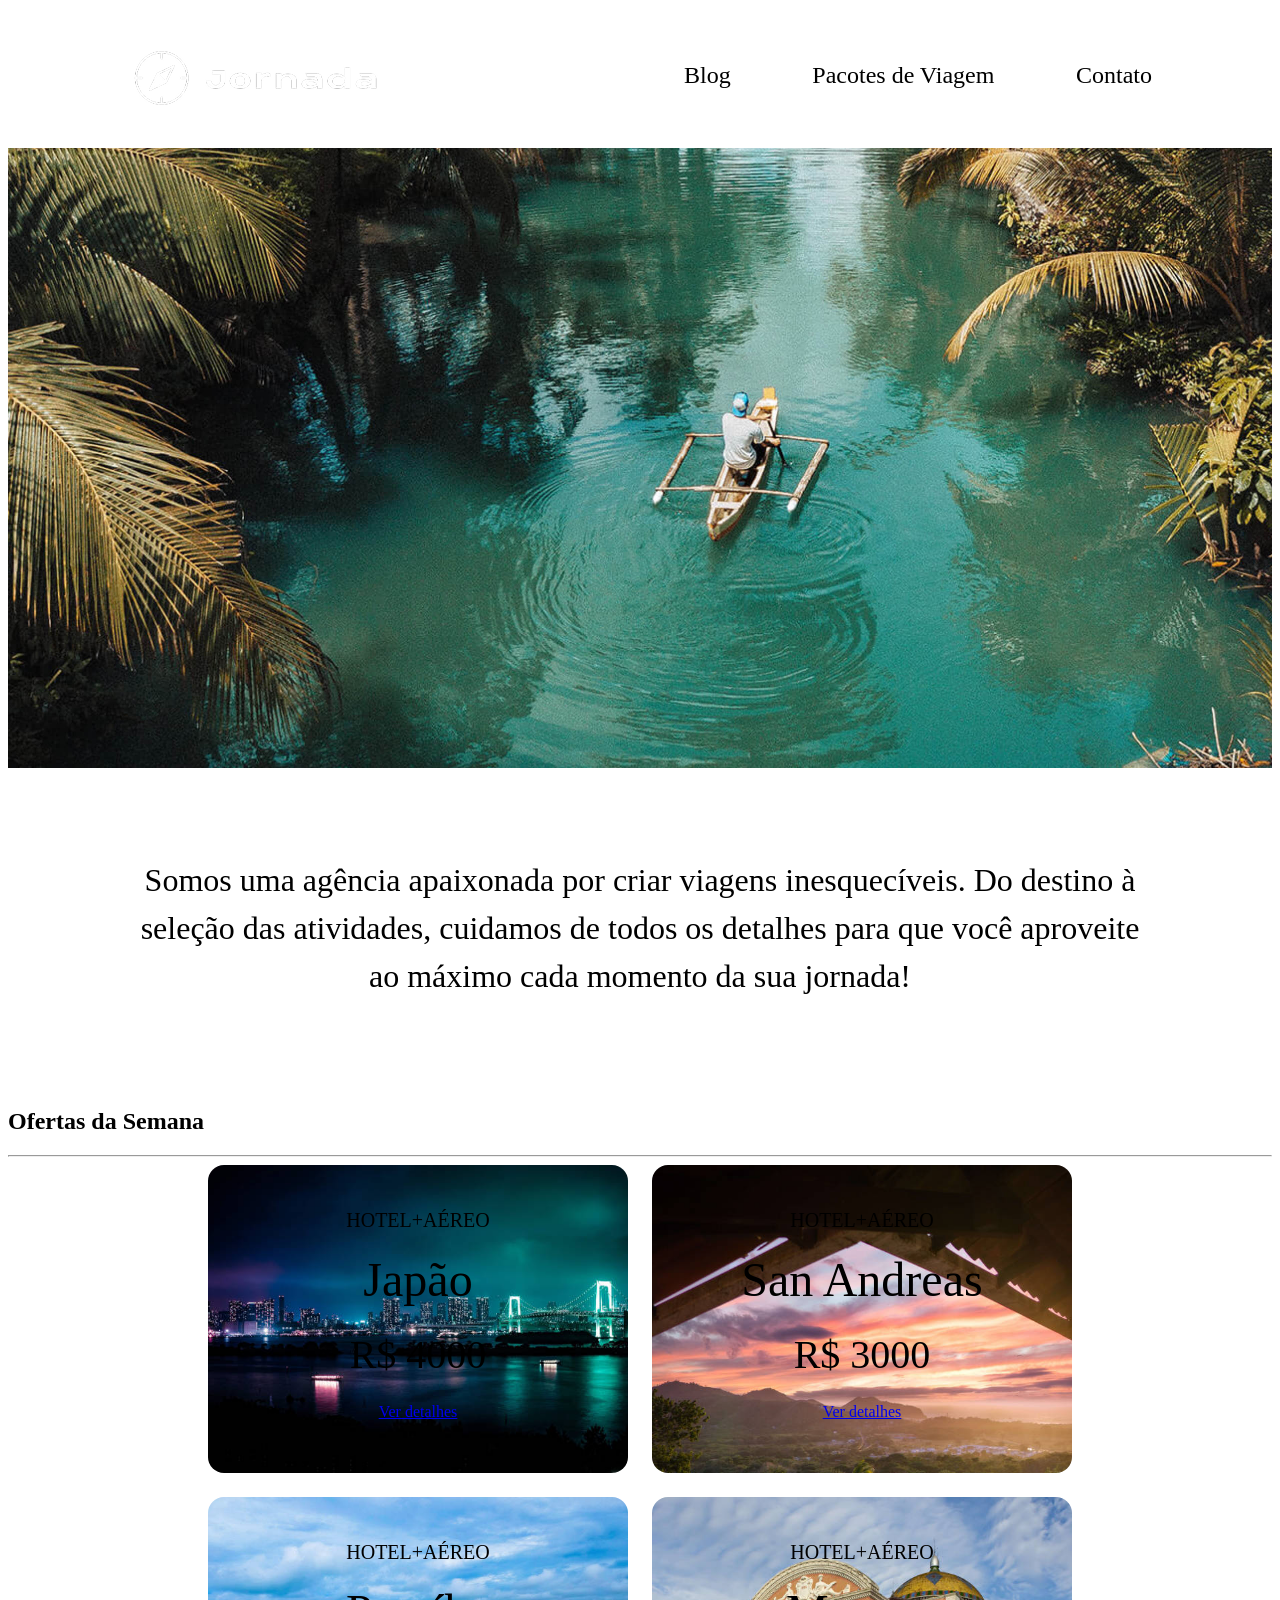
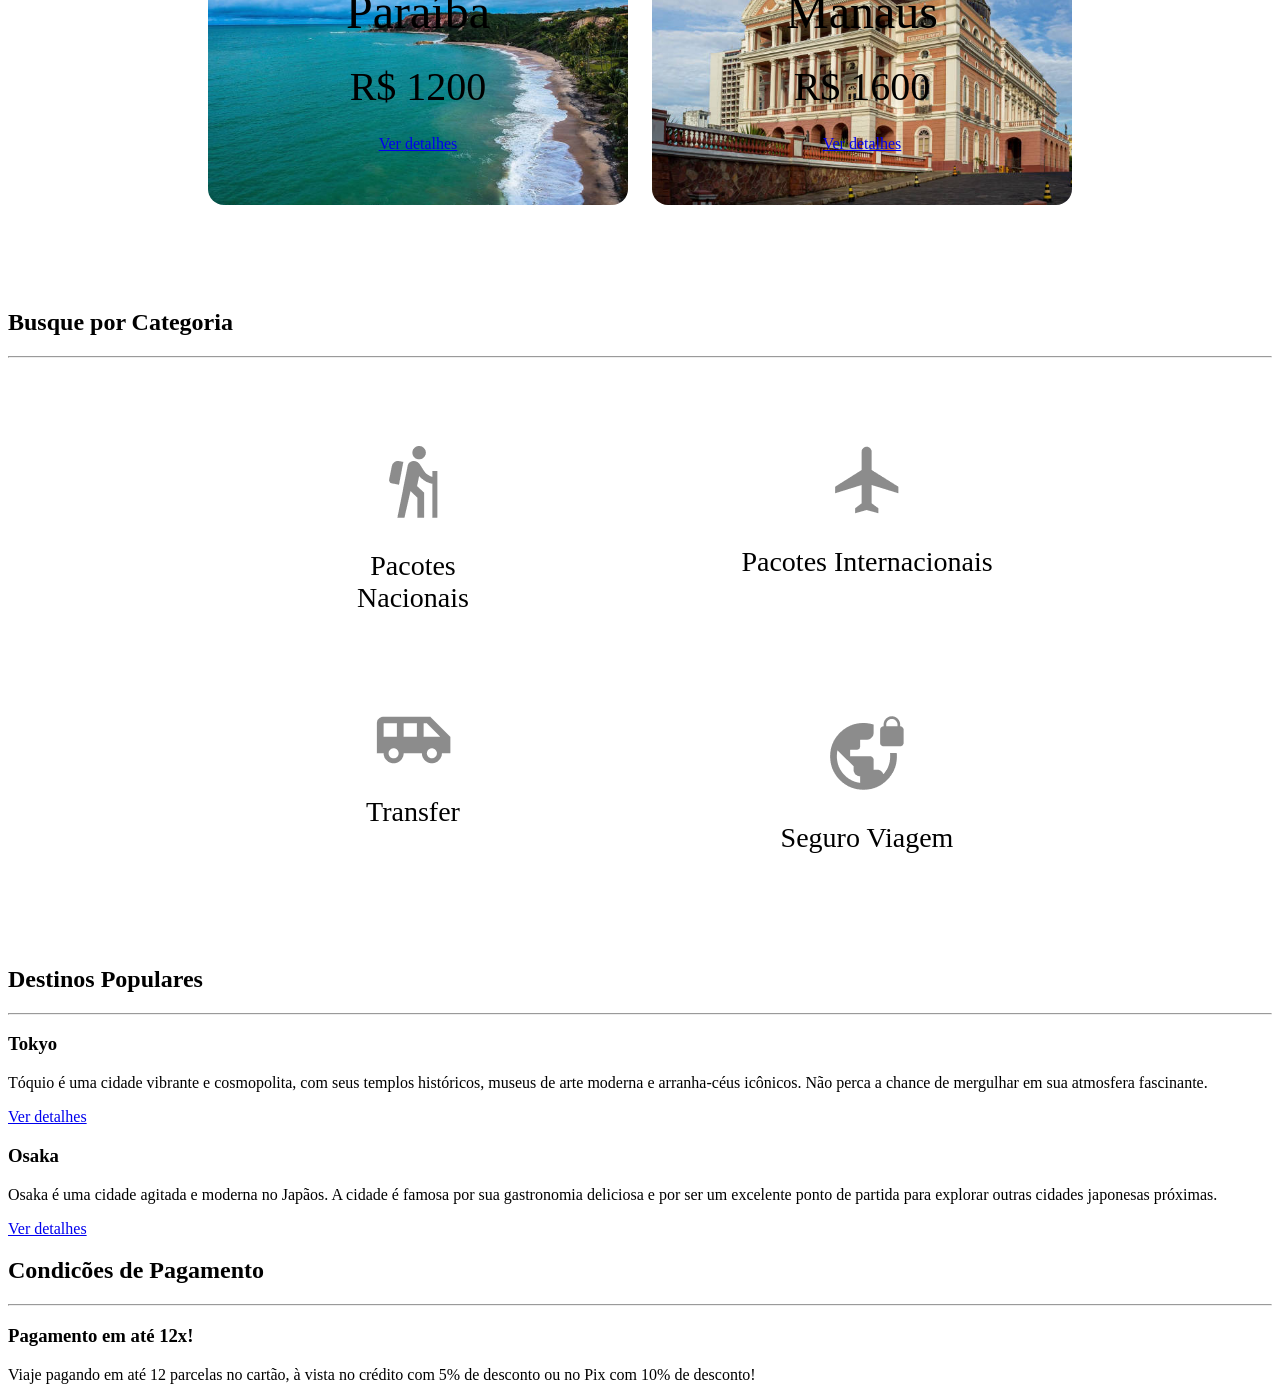
==== index.html @ 778fff21 "Adiciona estrutura payments" ====
<!doctype html>
<html lang="pt-br">
  <head>
    <meta charset="UTF-8" />
    <meta name="viewport" content="width=device-width, initial-scale=1.0" />

    <link rel="stylesheet" href="./assets/css/style.css" />

    <title>Document</title>
  </head>
  <body>
    <header class="main-header">
      <a class="logo" href="index.html" title="voltar para a página inicial">
        <img
          class="img-mobile"
          src="assets/img/bussola-jornada-branca.png"
          alt="Bússola do logo Jornada Viagens na cor branca"
        />
        <img
          class="img-desktop"
          src="assets/img/bussola-jornada-texto-branco.png"
          alt="Logo Jornada Viagem na cor branca"
        />
      </a>
      <div class="navigation-menu">
        <label for="menu">
          <img src="assets/img/menu.png" alt="menu" />
        </label>
        <input type="checkbox" id="menu" hidden />
        <nav>
          <ul class="list-links">
            <li><a href="blog.html" title="Acessar Blog">Blog</a></li>
            <li>
              <a href="pacotes.html" title="Acessar Pacotes de Viagem"
                >Pacotes de Viagem</a
              >
            </li>
            <li><a href="contato.html" title="Acessar Contato">Contato</a></li>
          </ul>
        </nav>
      </div>
    </header>
    <section class="hero">
      <div class="hero-img"></div>
      <h2>
        Somos uma agência apaixonada por criar viagens inesquecíveis. Do destino
        à seleção das atividades, cuidamos de todos os detalhes para que você
        aproveite ao máximo cada momento da sua jornada!
      </h2>
    </section>

    <section class="offers">
      <div class="section-title">
        <h2>Ofertas da Semana</h2>
        <hr />
      </div>

      <div class="offers-cards">
        <article class="card japao">
          <header>
            <p>HOTEL+AÉREO</p>
            <h3>
              Japão <br />
              <span>R$ 4000</span>
            </h3>
          </header>
          <footer>
            <a href="#" class="button">Ver detalhes</a>
          </footer>
        </article>

        <article class="card san-andreas">
          <header>
            <p>HOTEL+AÉREO</p>
            <h3>
              San Andreas <br />
              <span>R$ 3000</span>
            </h3>
          </header>
          <footer>
            <a href="#" class="button">Ver detalhes</a>
          </footer>
        </article>

        <article class="card paraiba">
          <header>
            <p>HOTEL+AÉREO</p>
            <h3>
              Paraíba <br />
              <span>R$ 1200</span>
            </h3>
          </header>
          <footer>
            <a href="#" class="button">Ver detalhes</a>
          </footer>
        </article>

        <article class="card manaus">
          <header>
            <p>HOTEL+AÉREO</p>
            <h3>
              Manaus <br />
              <span>R$ 1600</span>
            </h3>
          </header>
          <footer>
            <a href="#" class="button">Ver detalhes</a>
          </footer>
        </article>
      </div>
    </section>

    <section class="categories">
      <div class="section-tittle">
        <h2>Busque por Categoria</h2>
        <hr />
      </div>
      <div class="categories-cards">
        <a
          class="card"
          href="#"
          target="_blank"
          title="Busca pela categoria Pacotes Nacionais"
        >
          <img
            src="assets/img/icone-caminhada.png"
            alt="icone cinza representando uma pessoa fazendo tracking"
          />
          <h3>
            Pacotes <br />
            Nacionais
          </h3>
        </a>
        <a
          class="card"
          href="#"
          target="_blank"
          title="Busca pela categoria Pacotes Internacionais"
        >
          <img
            src="assets/img/icone-aviao.png"
            alt="icone cinza representando um avião"
          />
          <h3>Pacotes Internacionais</h3>
        </a>
        <a
          class="card single-line"
          href="#"
          target="_blank"
          title="Busca pela categoria Transfer"
        >
          <img
            src="assets/img/icone-onibus.png"
            alt="icone cinza representando um ônibus"
          />
          <h3>Transfer</h3>
        </a>
        <a
          class="card single-line"
          href="#"
          target="_blank"
          title="Busca pela categoria Seguro Viagem"
        >
          <img
            src="assets/img/icone-planeta.png"
            alt="icone cinza representando o planeta terra com um cadeado"
          />
          <h3>Seguro Viagem</h3>
        </a>
      </div>
    </section>

    <section class="destinations">
      <div class="section-tittle">
        <h2>Destinos Populares</h2>
        <hr />
      </div>
      <div class="destination-items">
        <article class="item tokyo">
          <header>
            <div class="img-item"></div>
            <h3 class="content-title">Tokyo</h3>
          </header>
          <p class="content-text">
            Tóquio é uma cidade vibrante e cosmopolita, com seus templos
            históricos, museus de arte moderna e arranha-céus icônicos. Não
            perca a chance de mergulhar em sua atmosfera fascinante.
          </p>
          <footer>
            <a
              href="#"
              class="button"
              target="_blank"
              title="Veja mais detalhes do destino Tokyo"
              >Ver detalhes</a
            >
          </footer>
        </article>

        <article class="item osaka">
          <header>
            <div class="img-item"></div>
            <h3 class="content-title">Osaka</h3>
          </header>
          <p class="content-text">
            Osaka é uma cidade agitada e moderna no Japãos. A cidade é famosa
            por sua gastronomia deliciosa e por ser um excelente ponto de
            partida para explorar outras cidades japonesas próximas.
          </p>
          <footer>
            <a
              href="#"
              class="button"
              target="_blank"
              title="Veja mais detalhes do destino Osaka"
              >Ver detalhes</a
            >
          </footer>
        </article>
      </div>
    </section>
    <section class="payments">
      <div class="section-title">
        <h2>Condicões de Pagamento</h2>
        <hr />
      </div>
      <div class="text-content">
        <h3>Pagamento em até 12x!</h3>
        <p>
          Viaje pagando em até 12 parcelas no cartão, à vista no crédito com 5%
          de desconto ou no Pix com 10% de desconto!
        </p>
      </div>
      <div class="image-content">
        <div class="image bag"></div>
        <div class="image passport"></div>
        <div class="image people"></div>
      </div>
    </section>
  </body>
</html>
---- assets/css/style.css ----
@import url(global.css);
@import url(header.css);
@import url(hero.css);
@import url(offers.css);
@import url(categories.css);
@import url(destinations.css);
@import url(payments.css);
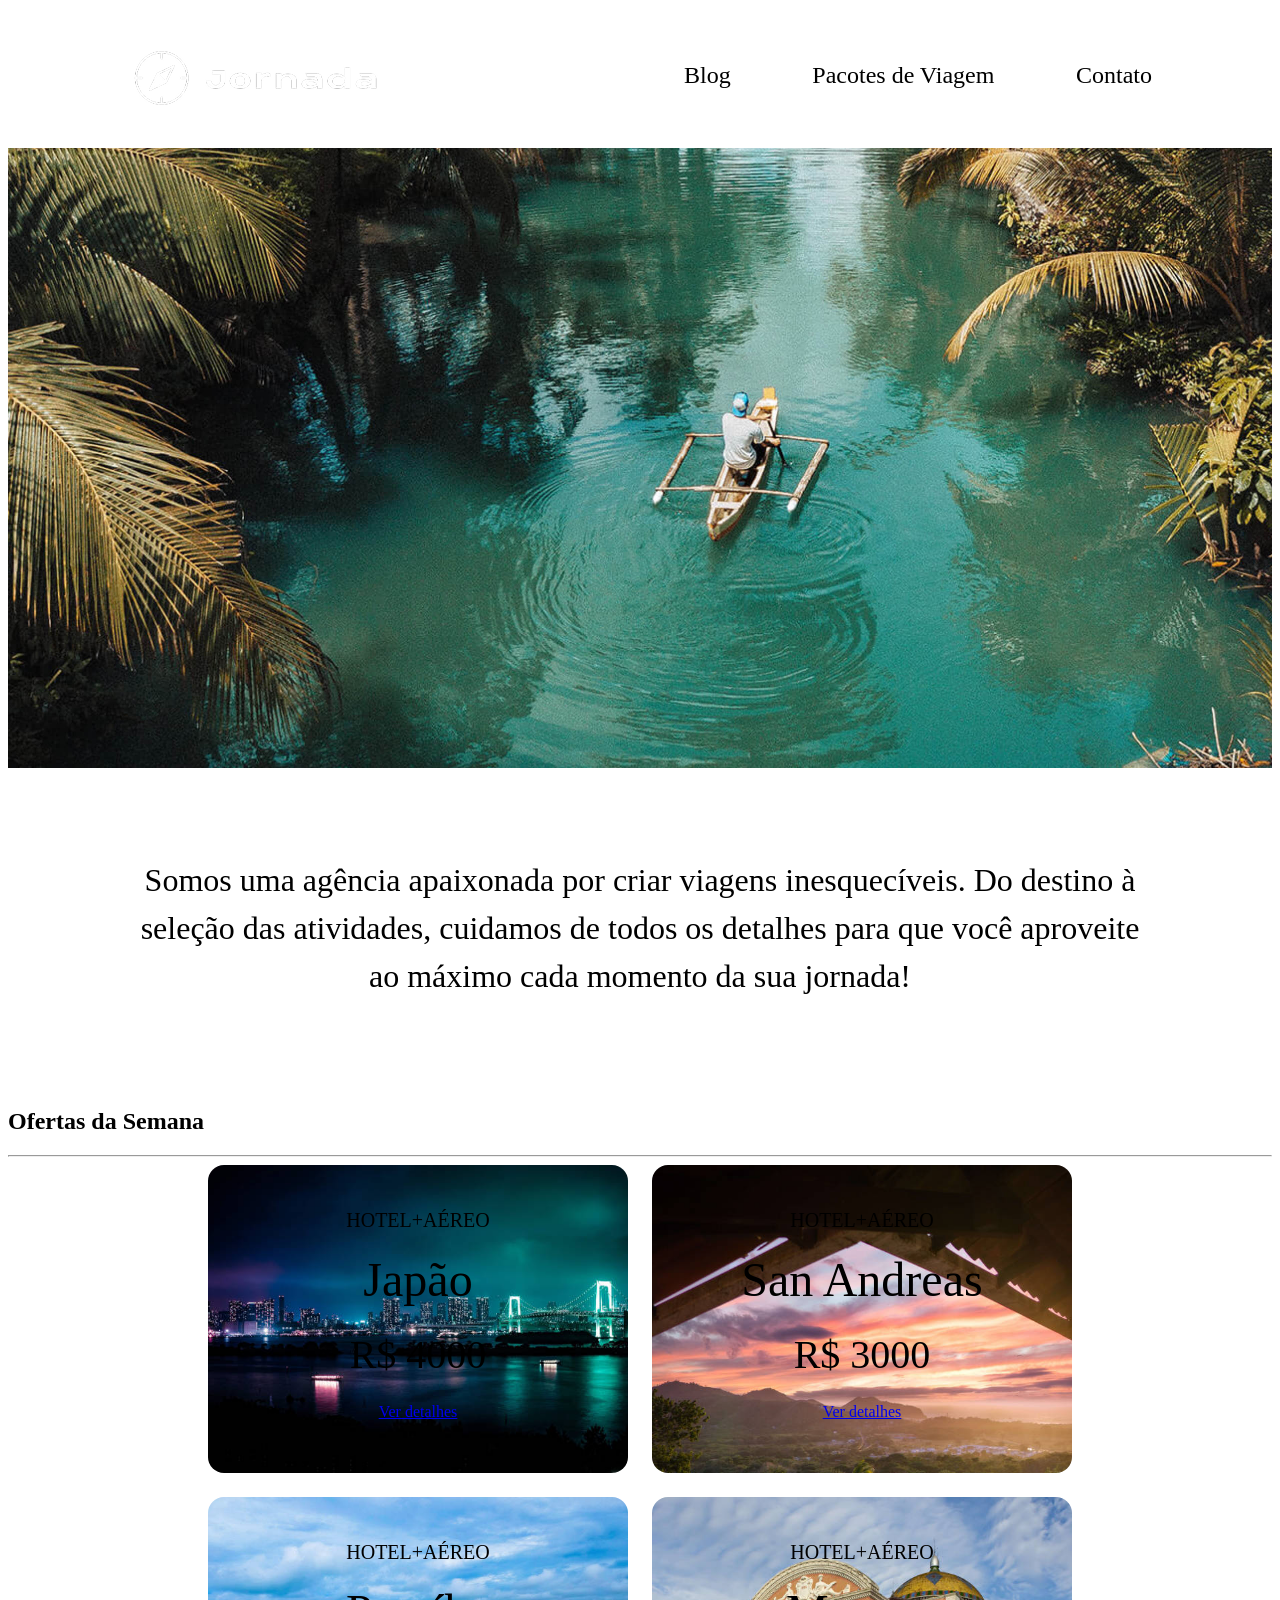
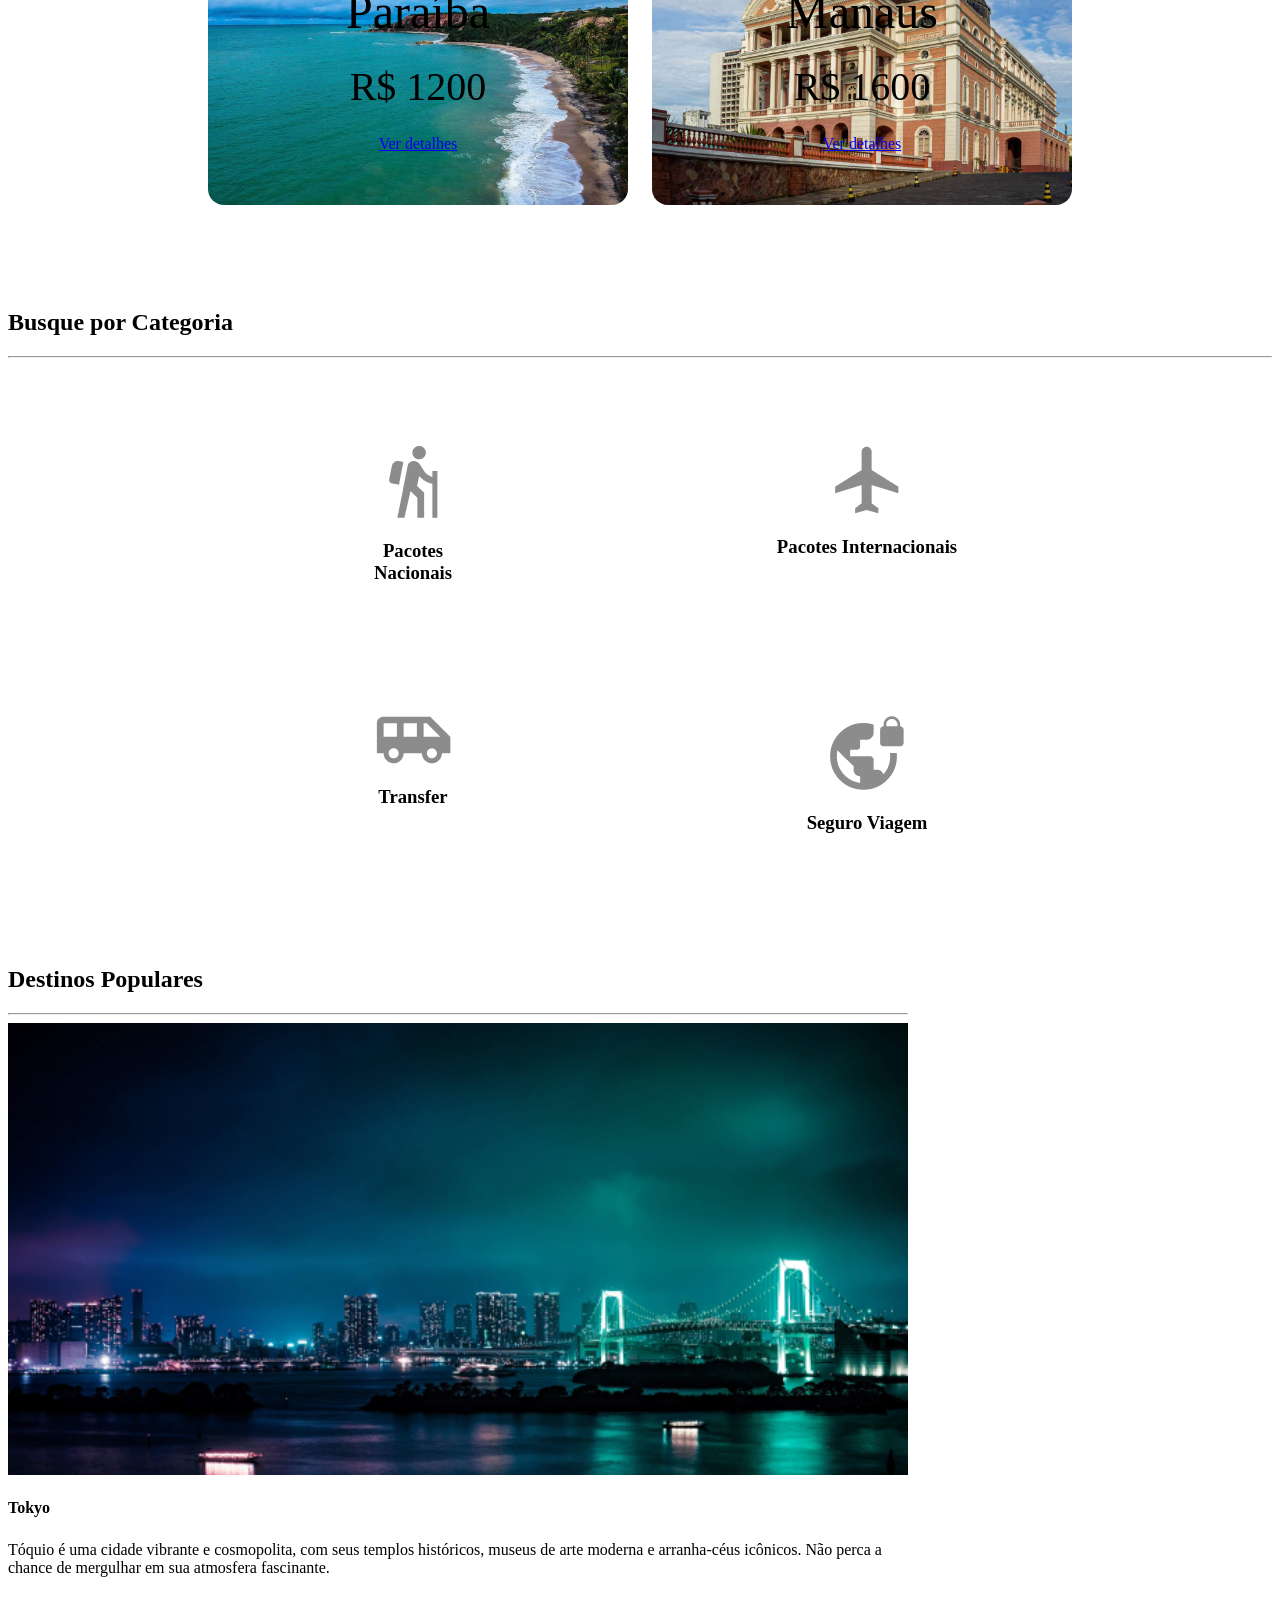
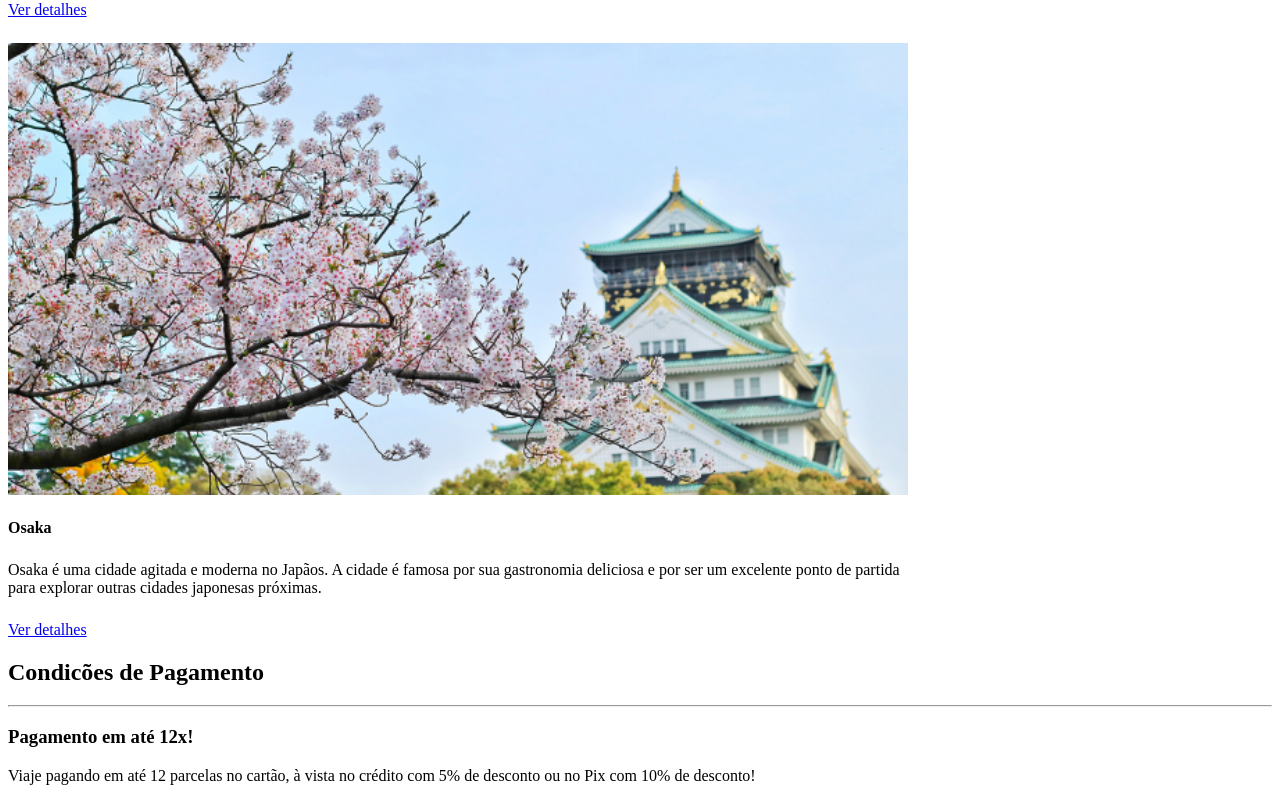
==== commit 4af4acd5: "Reutiliza estilo de textos" ====
--- a/index.html
+++ b/index.html
@@ -126,7 +126,7 @@
             src="assets/img/icone-caminhada.png"
             alt="icone cinza representando uma pessoa fazendo tracking"
           />
-          <h3>
+          <h3 class="content-title">
             Pacotes <br />
             Nacionais
           </h3>
@@ -141,7 +141,7 @@
             src="assets/img/icone-aviao.png"
             alt="icone cinza representando um avião"
           />
-          <h3>Pacotes Internacionais</h3>
+          <h3 class="content-title">Pacotes Internacionais</h3>
         </a>
         <a
           class="card single-line"
@@ -153,7 +153,7 @@
             src="assets/img/icone-onibus.png"
             alt="icone cinza representando um ônibus"
           />
-          <h3>Transfer</h3>
+          <h3 class="content-title">Transfer</h3>
         </a>
         <a
           class="card single-line"
@@ -165,7 +165,7 @@
             src="assets/img/icone-planeta.png"
             alt="icone cinza representando o planeta terra com um cadeado"
           />
-          <h3>Seguro Viagem</h3>
+          <h3 class="content-title">Seguro Viagem</h3>
         </a>
       </div>
     </section>
@@ -179,7 +179,7 @@
         <article class="item tokyo">
           <header>
             <div class="img-item"></div>
-            <h3 class="content-title">Tokyo</h3>
+            <h4 class="content-title">Tokyo</h4>
           </header>
           <p class="content-text">
             Tóquio é uma cidade vibrante e cosmopolita, com seus templos
@@ -200,7 +200,7 @@
         <article class="item osaka">
           <header>
             <div class="img-item"></div>
-            <h3 class="content-title">Osaka</h3>
+            <h4 class="content-title">Osaka</h4>
           </header>
           <p class="content-text">
             Osaka é uma cidade agitada e moderna no Japãos. A cidade é famosa
@@ -219,14 +219,15 @@
         </article>
       </div>
     </section>
+  
     <section class="payments">
       <div class="section-title">
         <h2>Condicões de Pagamento</h2>
         <hr />
       </div>
       <div class="text-content">
-        <h3>Pagamento em até 12x!</h3>
-        <p>
+        <h3 class="content-title">Pagamento em até 12x!</h3>
+        <p class="content-text">
           Viaje pagando em até 12 parcelas no cartão, à vista no crédito com 5%
           de desconto ou no Pix com 10% de desconto!
         </p>
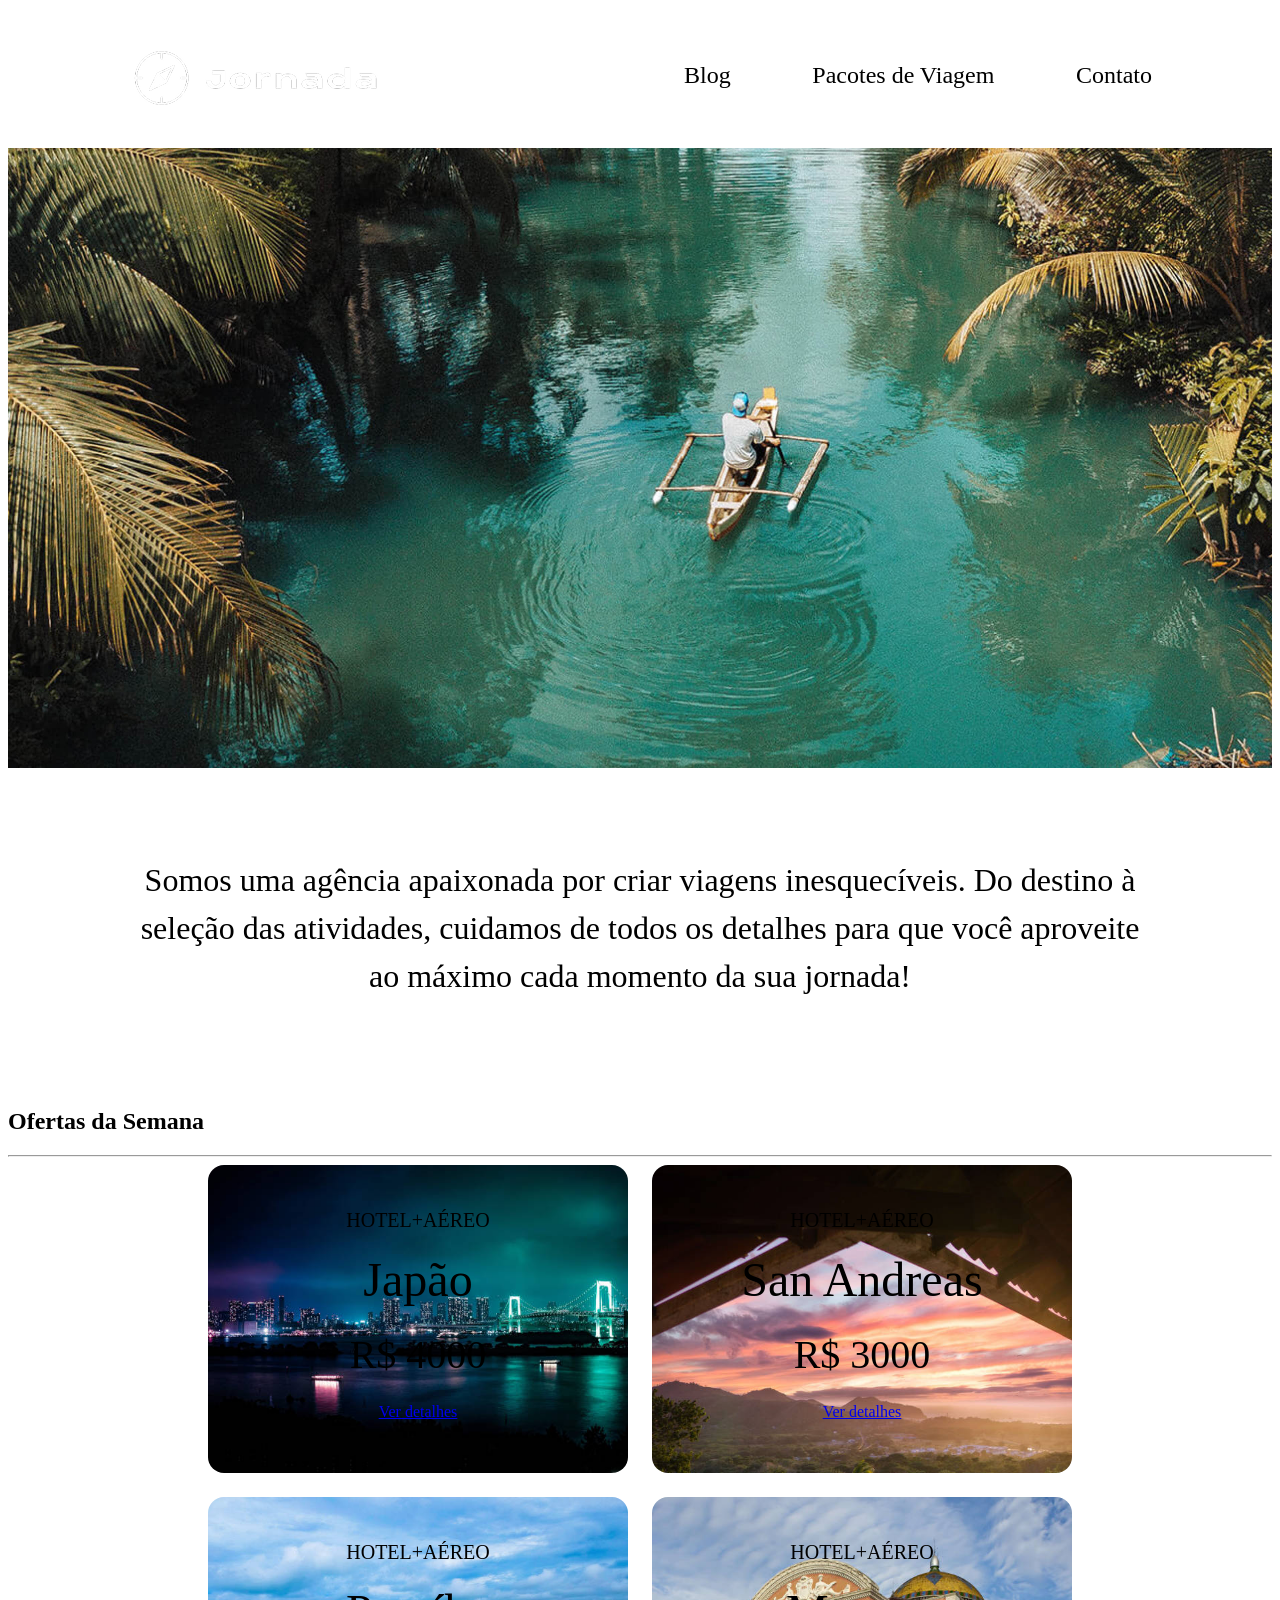
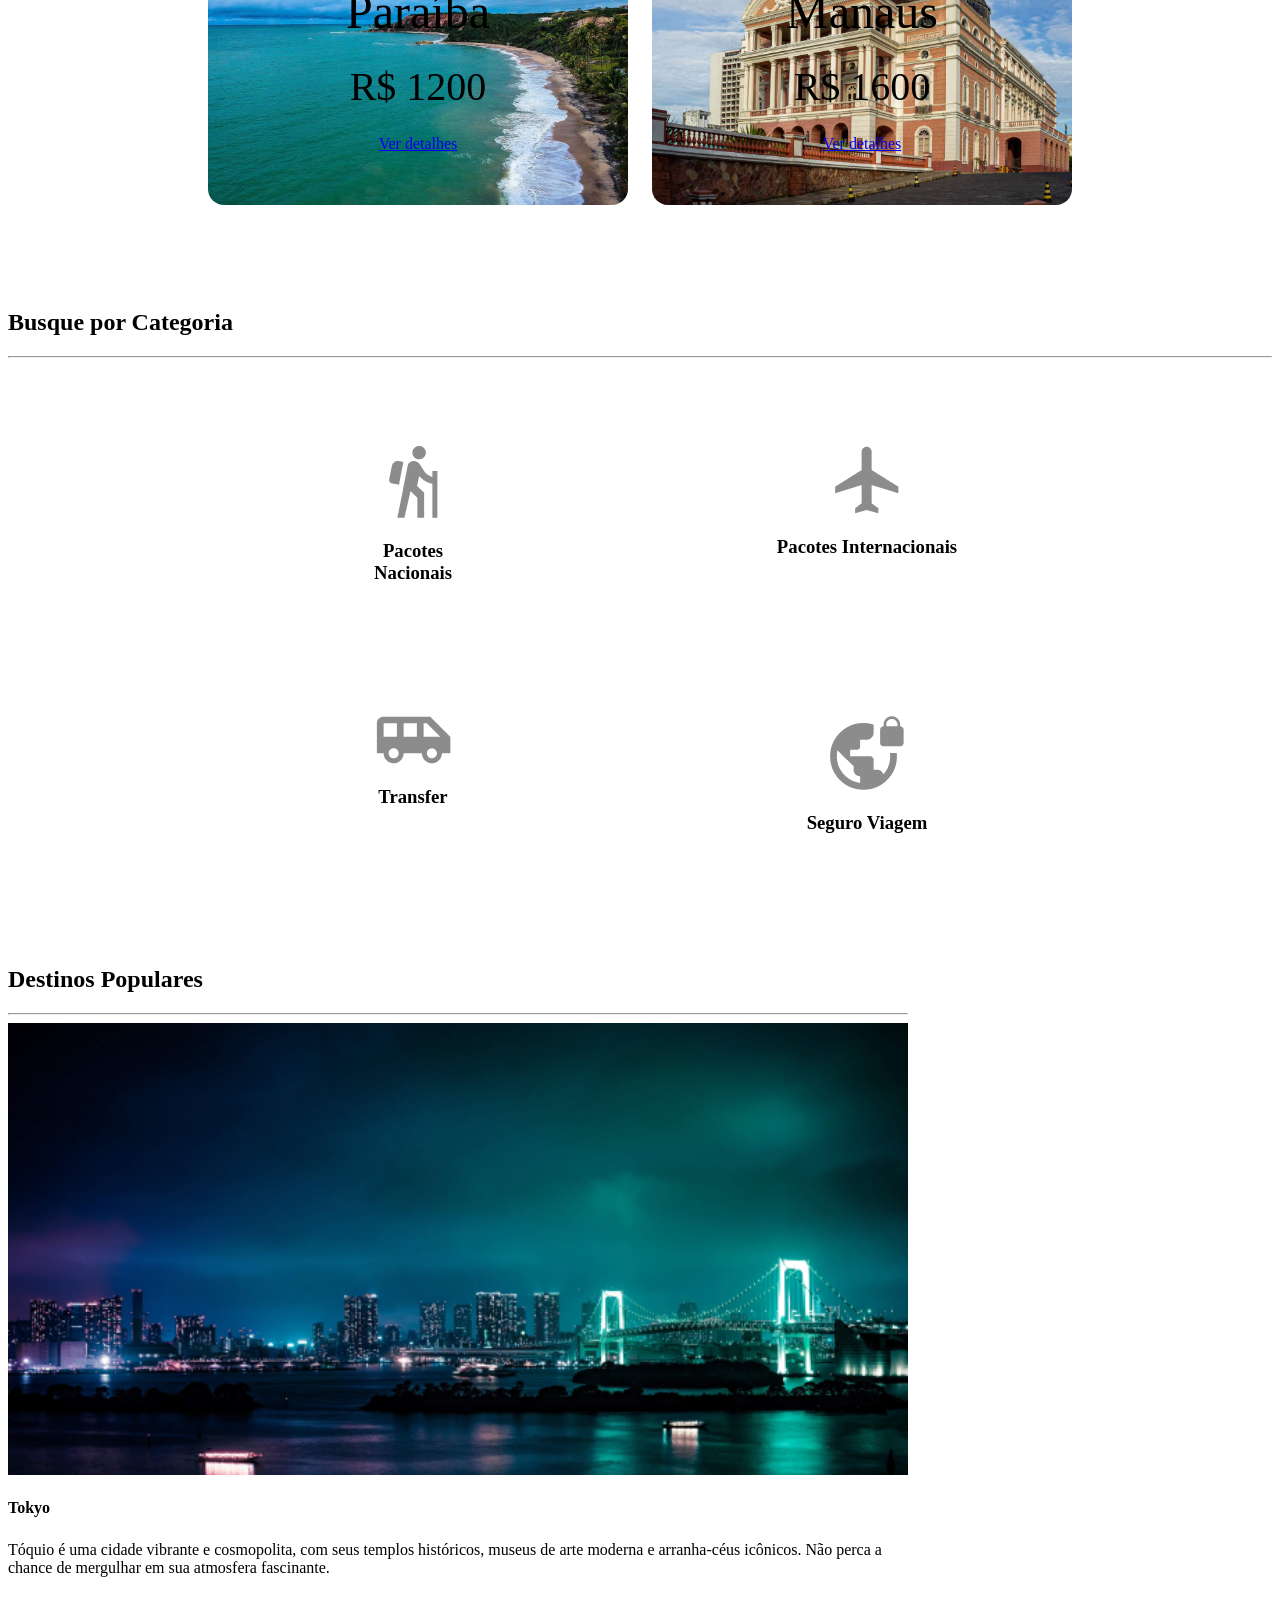
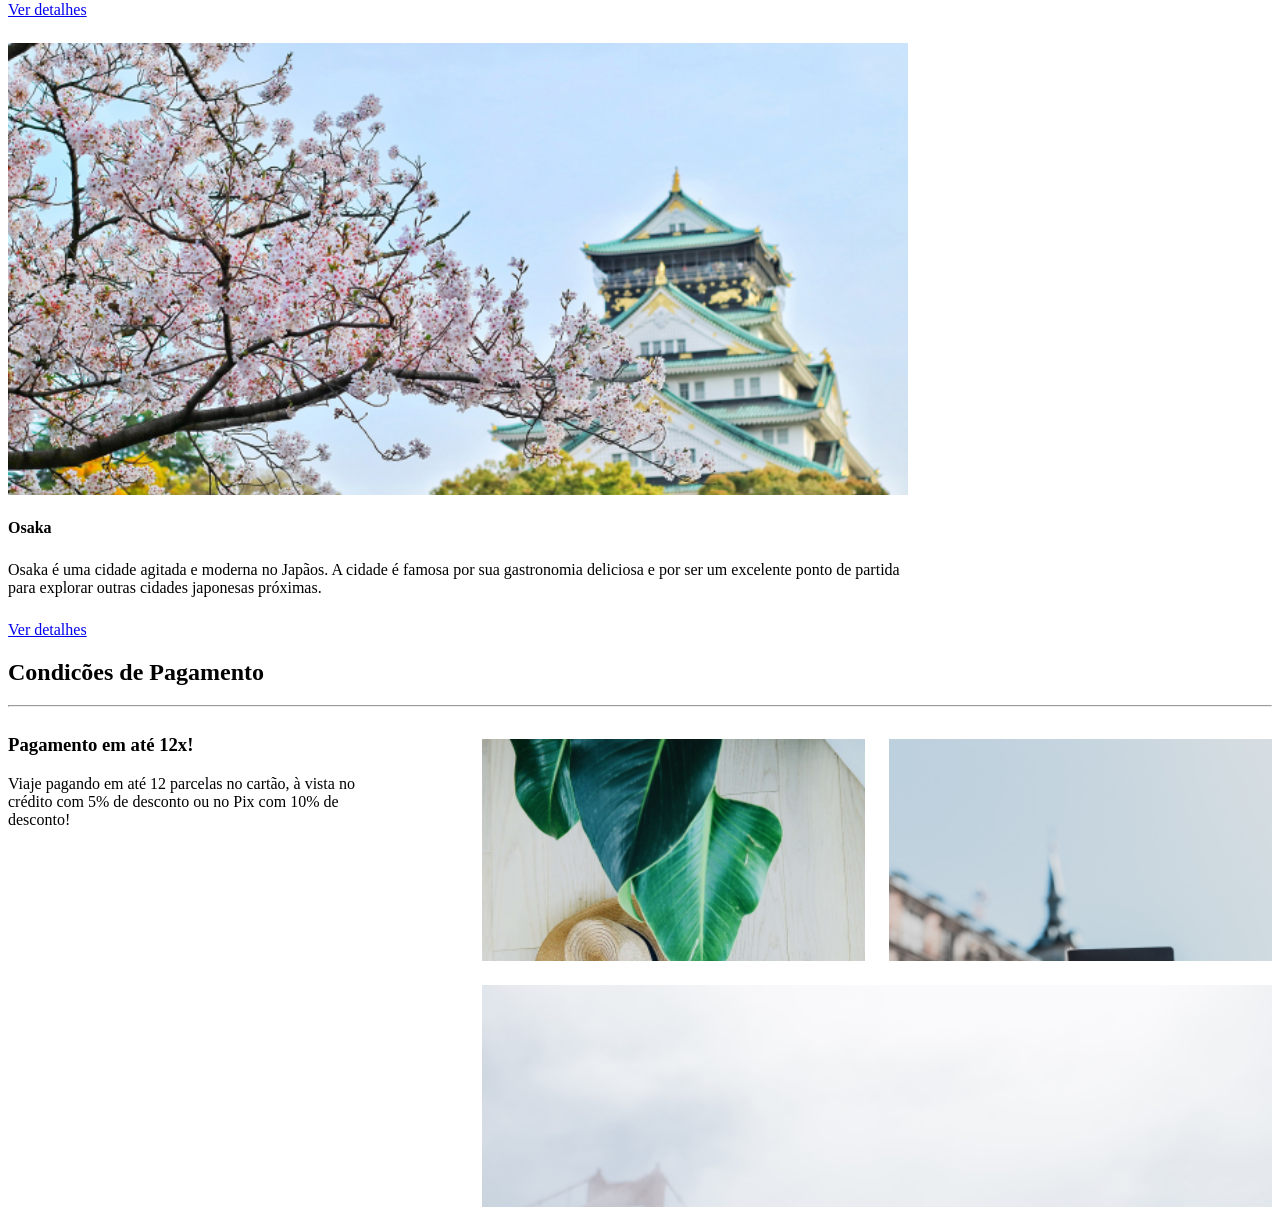
==== commit d4f7a728: "Adicionado css para payments e imagens faltantes do projeto" ====
--- a/index.html
+++ b/index.html
@@ -219,23 +219,26 @@
         </article>
       </div>
     </section>
-  
+
     <section class="payments">
       <div class="section-title">
         <h2>Condicões de Pagamento</h2>
         <hr />
       </div>
-      <div class="text-content">
-        <h3 class="content-title">Pagamento em até 12x!</h3>
-        <p class="content-text">
-          Viaje pagando em até 12 parcelas no cartão, à vista no crédito com 5%
-          de desconto ou no Pix com 10% de desconto!
-        </p>
-      </div>
-      <div class="image-content">
-        <div class="image bag"></div>
-        <div class="image passport"></div>
-        <div class="image people"></div>
+
+      <div class="content-container">
+        <div class="text-content">
+          <h3 class="content-title">Pagamento em até 12x!</h3>
+          <p class="content-text">
+            Viaje pagando em até 12 parcelas no cartão, à vista no crédito com
+            5% de desconto ou no Pix com 10% de desconto!
+          </p>
+        </div>
+        <div class="image-galary">
+          <div class="image first"></div>
+          <div class="image second"></div>
+          <div class="image thirdy colspan-2"></div>
+        </div>
       </div>
     </section>
   </body>
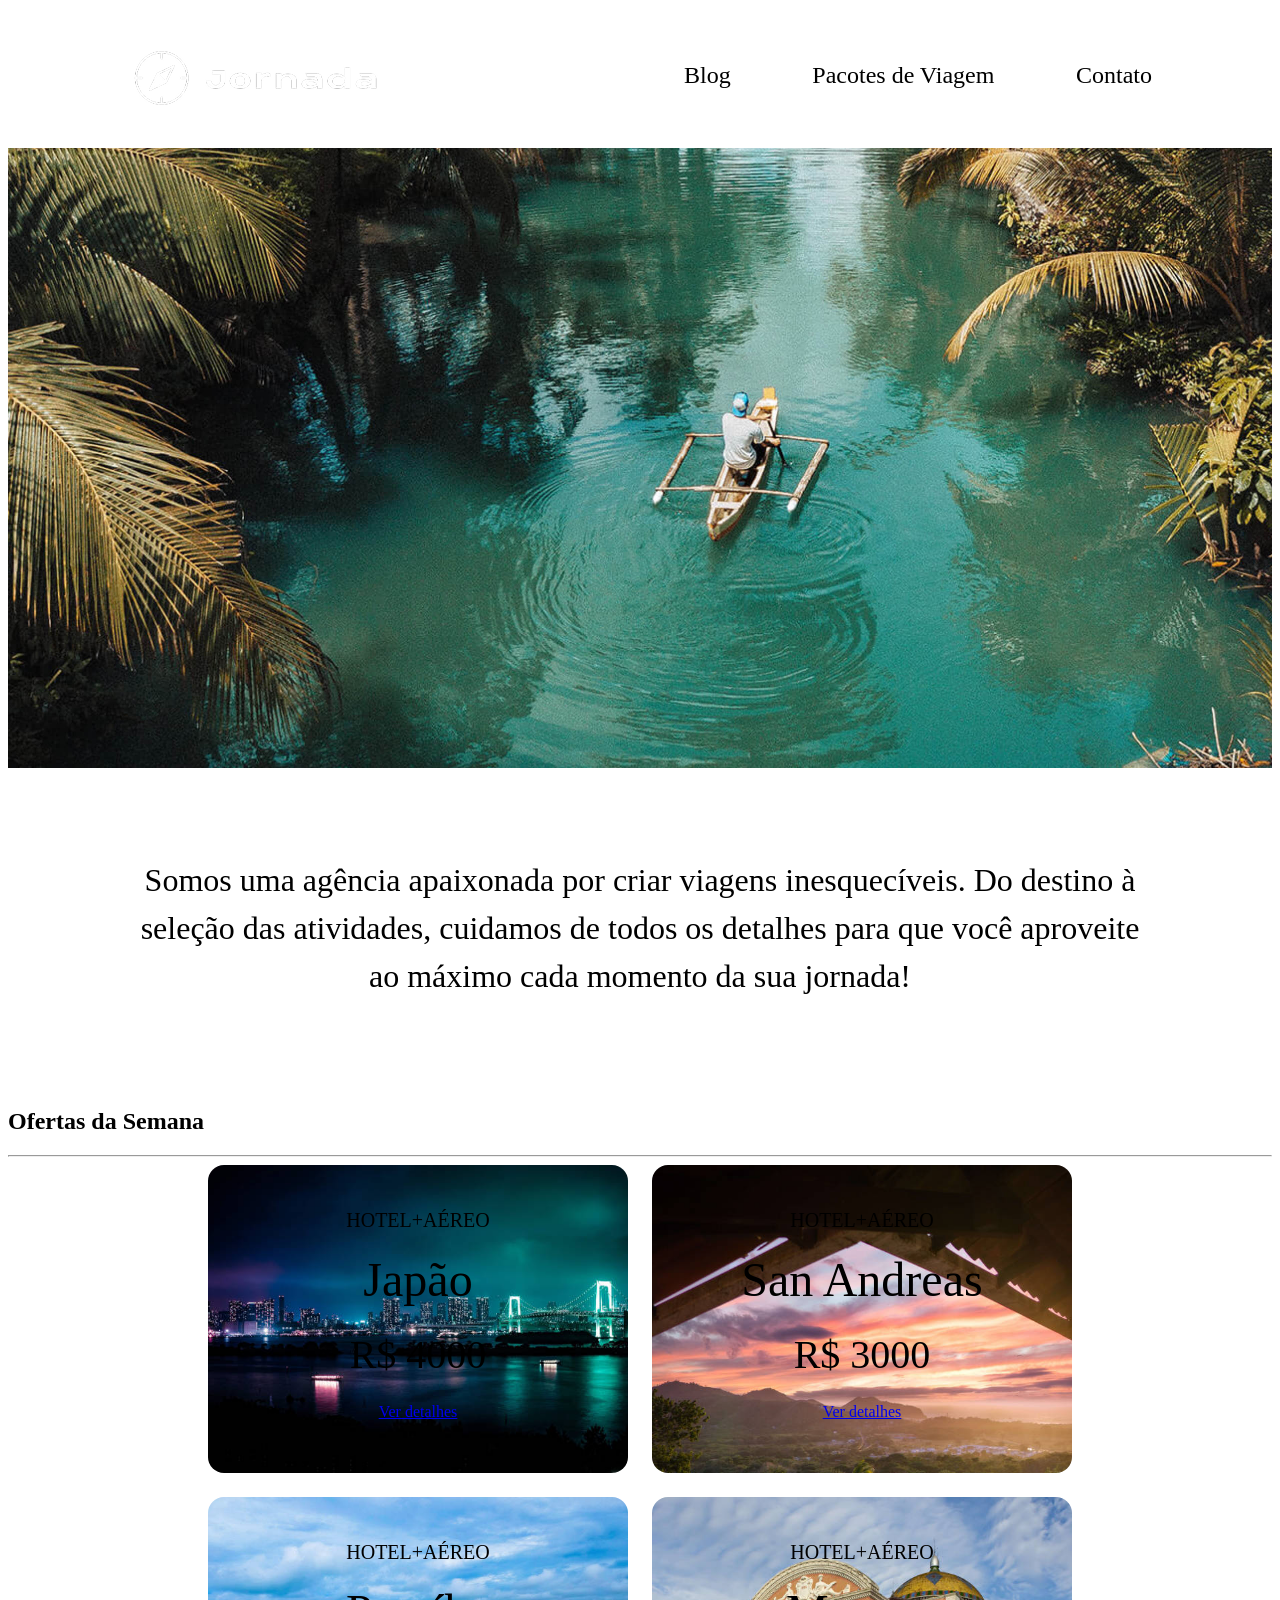
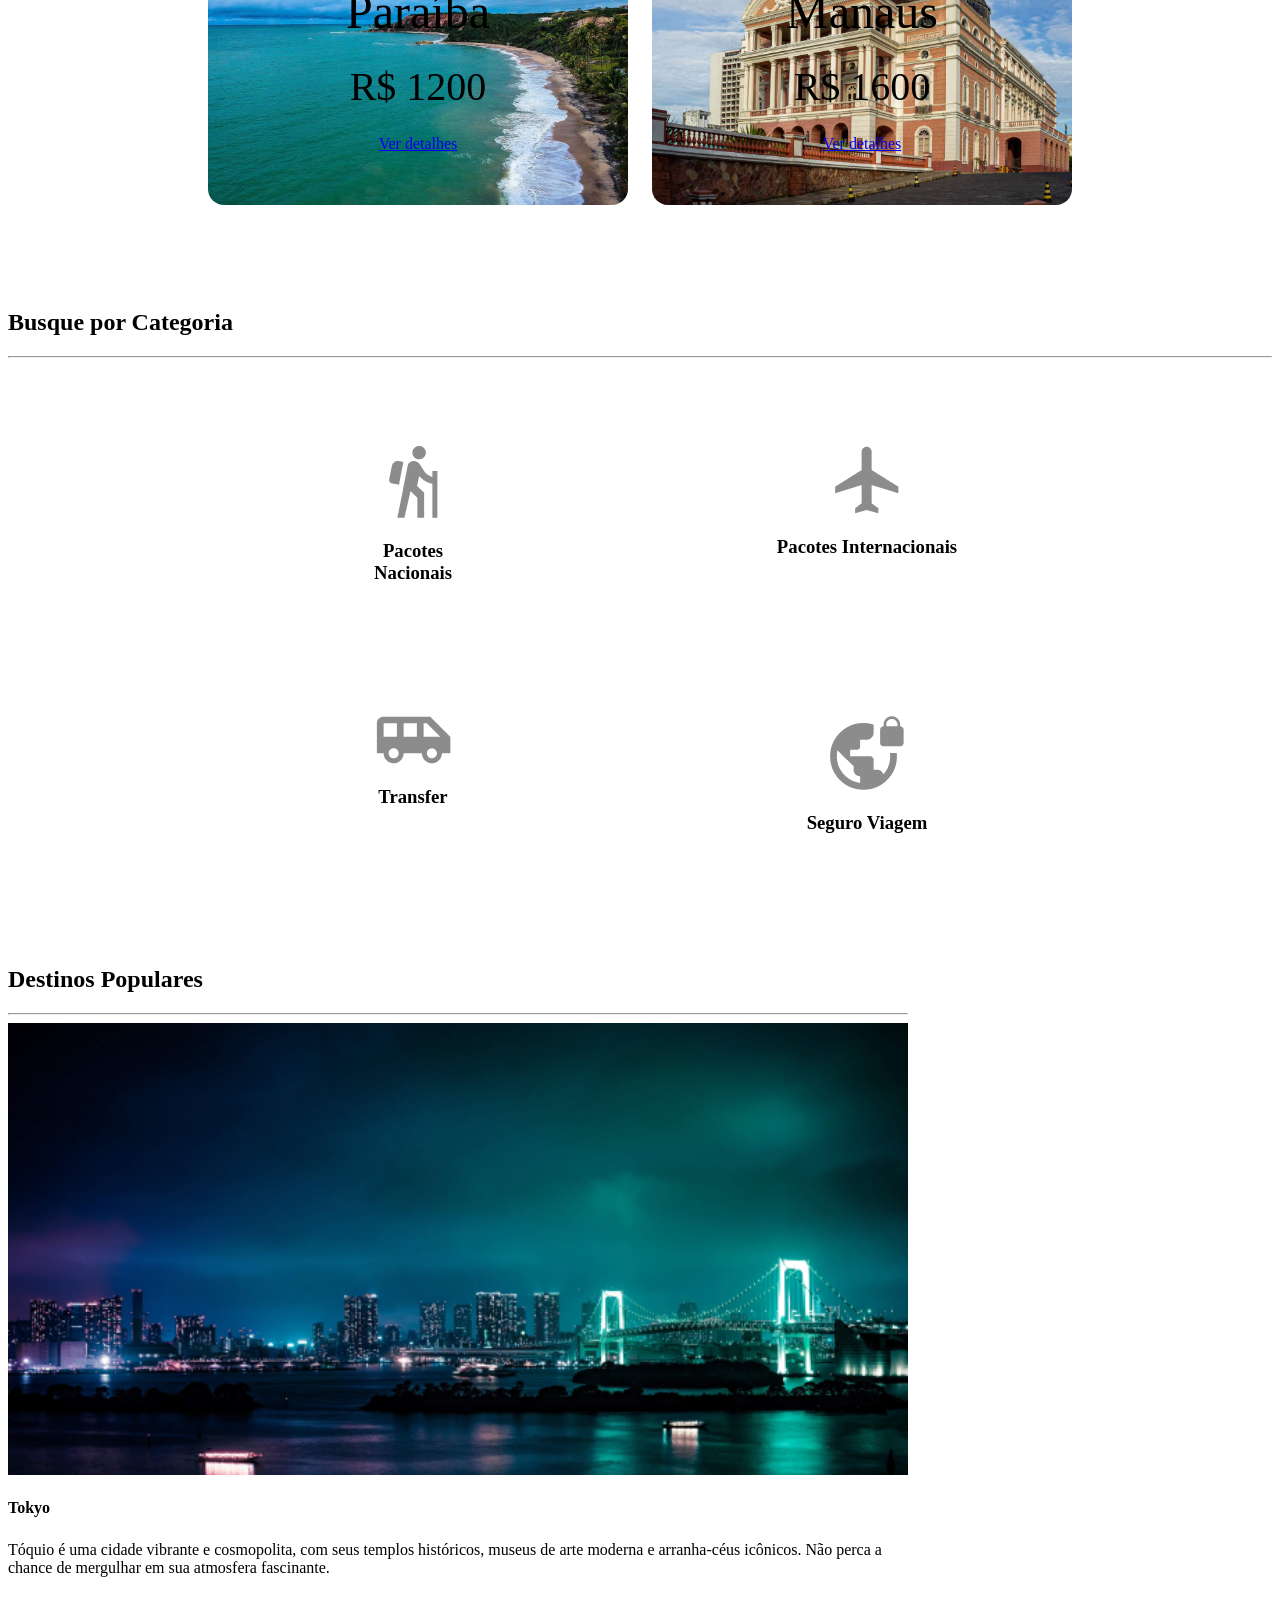
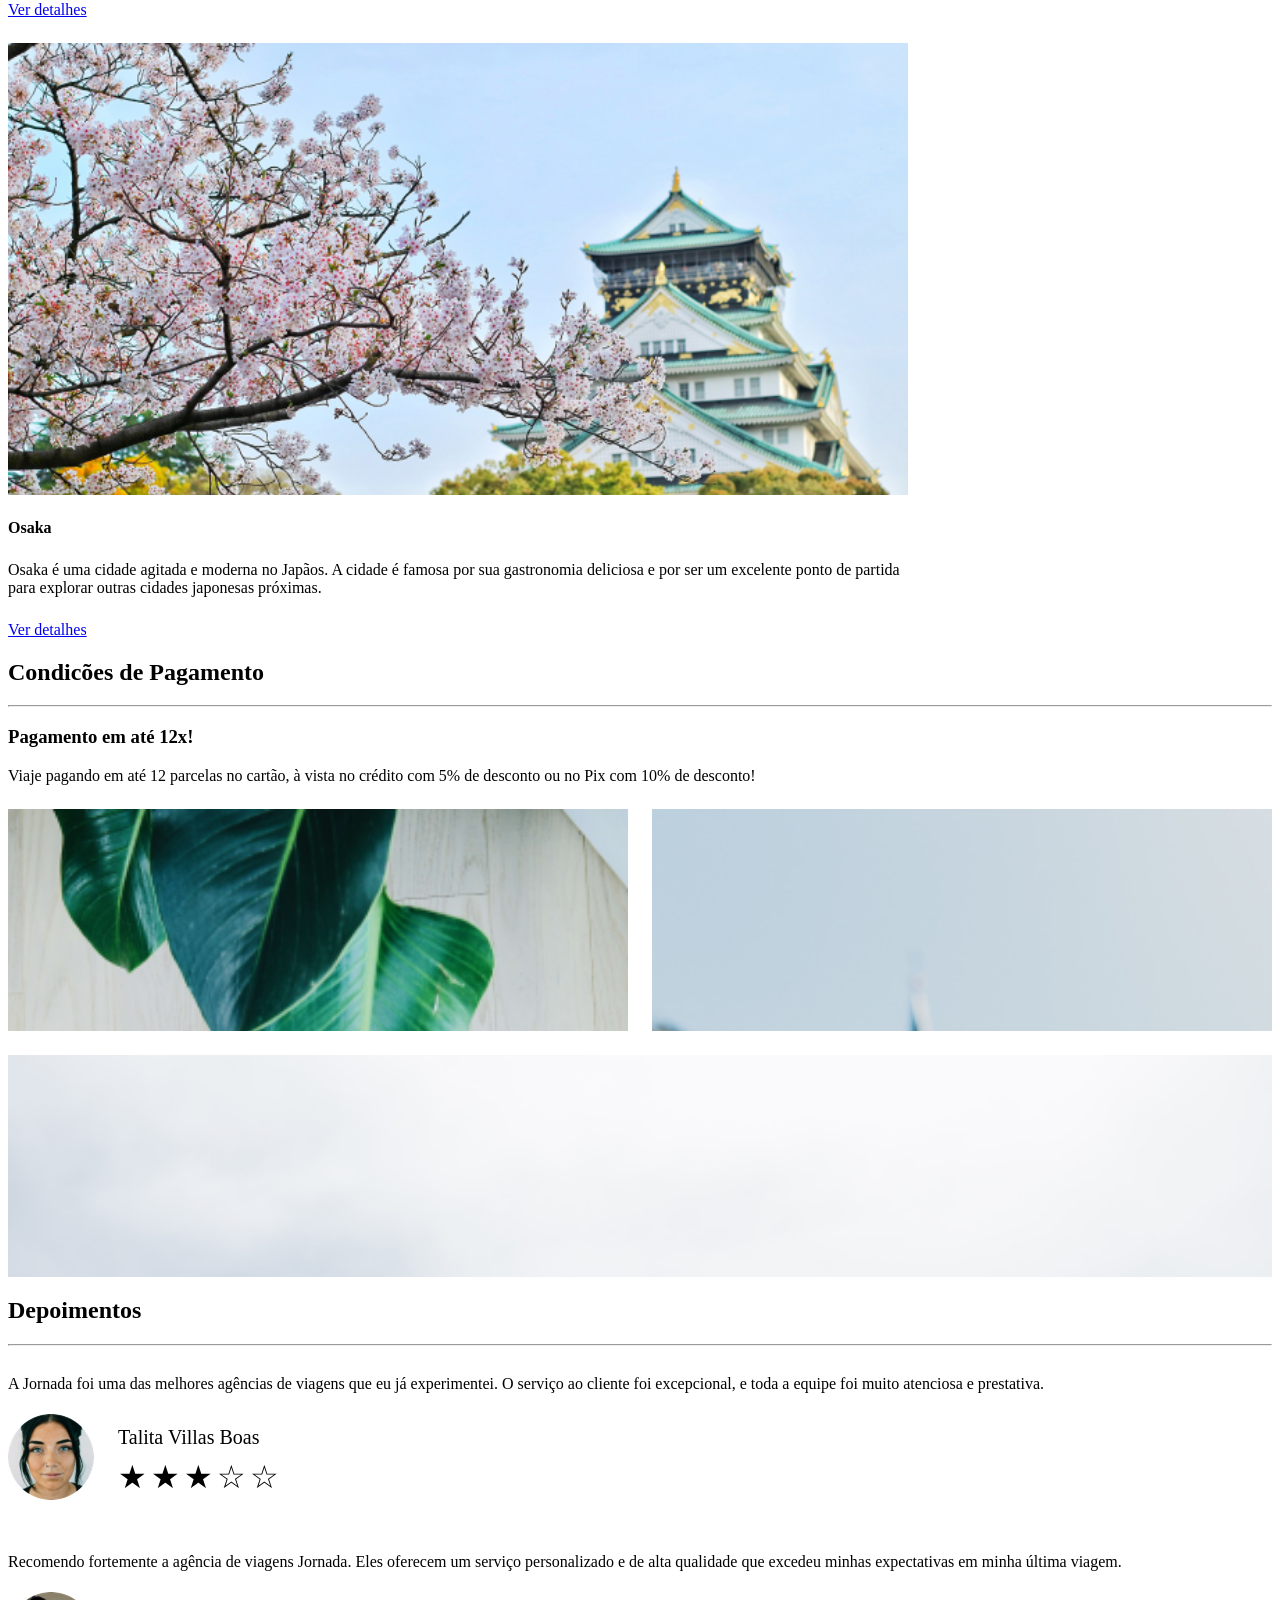
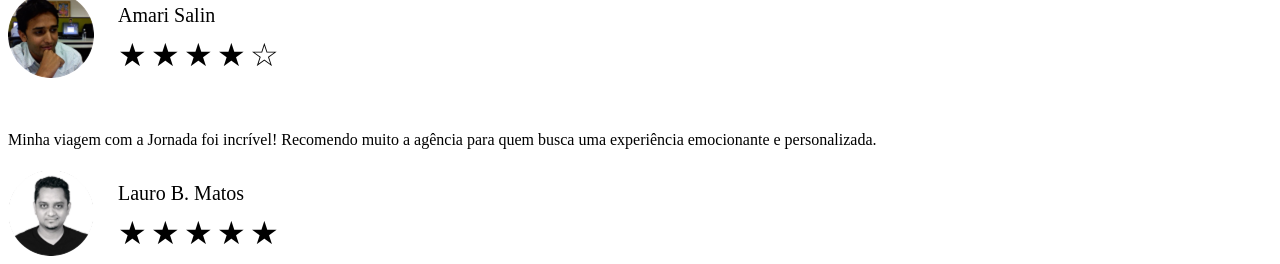
==== commit d414616d: "Finaliza estilos do mobile" ====
--- a/index.html
+++ b/index.html
@@ -241,5 +241,90 @@
         </div>
       </div>
     </section>
+
+    <section class="testimonials">
+      <div class="section-title">
+        <h2>Depoimentos</h2>
+        <hr />
+      </div>
+      <div class="testimonial-container">
+        <article>
+          <header>
+            <p>
+              A Jornada foi uma das melhores agências de viagens que eu já
+              experimentei. O serviço ao cliente foi excepcional, e toda a
+              equipe foi muito atenciosa e prestativa.
+            </p>
+          </header>
+          <footer>
+            <img
+              src="assets/img/avatar-talita.png"
+              alt="imagem de perfil da cliente Talita Villas Boas"
+            />
+            <div class="profile-content">
+              <h4>Talita Villas Boas</h4>
+              <div class="rating">
+                <span class="star">&#9733;</span>
+                <span class="star">&#9733;</span>
+                <span class="star">&#9733;</span>
+                <span class="star">&#9734;</span>
+                <span class="star">&#9734;</span>
+              </div>
+            </div>
+          </footer>
+        </article>
+        <article>
+          <header>
+            <p>
+              Recomendo fortemente a agência de viagens Jornada. Eles oferecem
+              um serviço personalizado e de alta qualidade que excedeu minhas
+              expectativas em minha última viagem.
+            </p>
+          </header>
+
+          <footer>
+            <img
+              src="assets/img/avatar-amari.png"
+              alt="imagem de perfil da cliente Amari Salin"
+            />
+            <div class="profile-content">
+              <h4>Amari Salin</h4>
+              <div class="rating">
+                <span class="star">&#9733;</span>
+                <span class="star">&#9733;</span>
+                <span class="star">&#9733;</span>
+                <span class="star">&#9733;</span>
+                <span class="star">&#9734;</span>
+              </div>
+            </div>
+          </footer>
+        </article>
+        <article>
+          <header>
+            <p>
+              Minha viagem com a Jornada foi incrível! Recomendo muito a agência
+              para quem busca uma experiência emocionante e personalizada.
+            </p>
+          </header>
+
+          <footer>
+            <img
+              src="assets/img/avatar-lauro.png"
+              alt="imagem de perfil da cliente Lauro B. Matos"
+            />
+            <div class="profile-content">
+              <h4>Lauro B. Matos</h4>
+              <div class="rating">
+                <span class="star">&#9733;</span>
+                <span class="star">&#9733;</span>
+                <span class="star">&#9733;</span>
+                <span class="star">&#9733;</span>
+                <span class="star">&#9733;</span>
+              </div>
+            </div>
+          </footer>
+        </article>
+      </div>
+    </section>
   </body>
 </html>
--- a/assets/css/style.css
+++ b/assets/css/style.css
@@ -5,3 +5,4 @@
 @import url(categories.css);
 @import url(destinations.css);
 @import url(payments.css);
+@import url(testimonials.css);
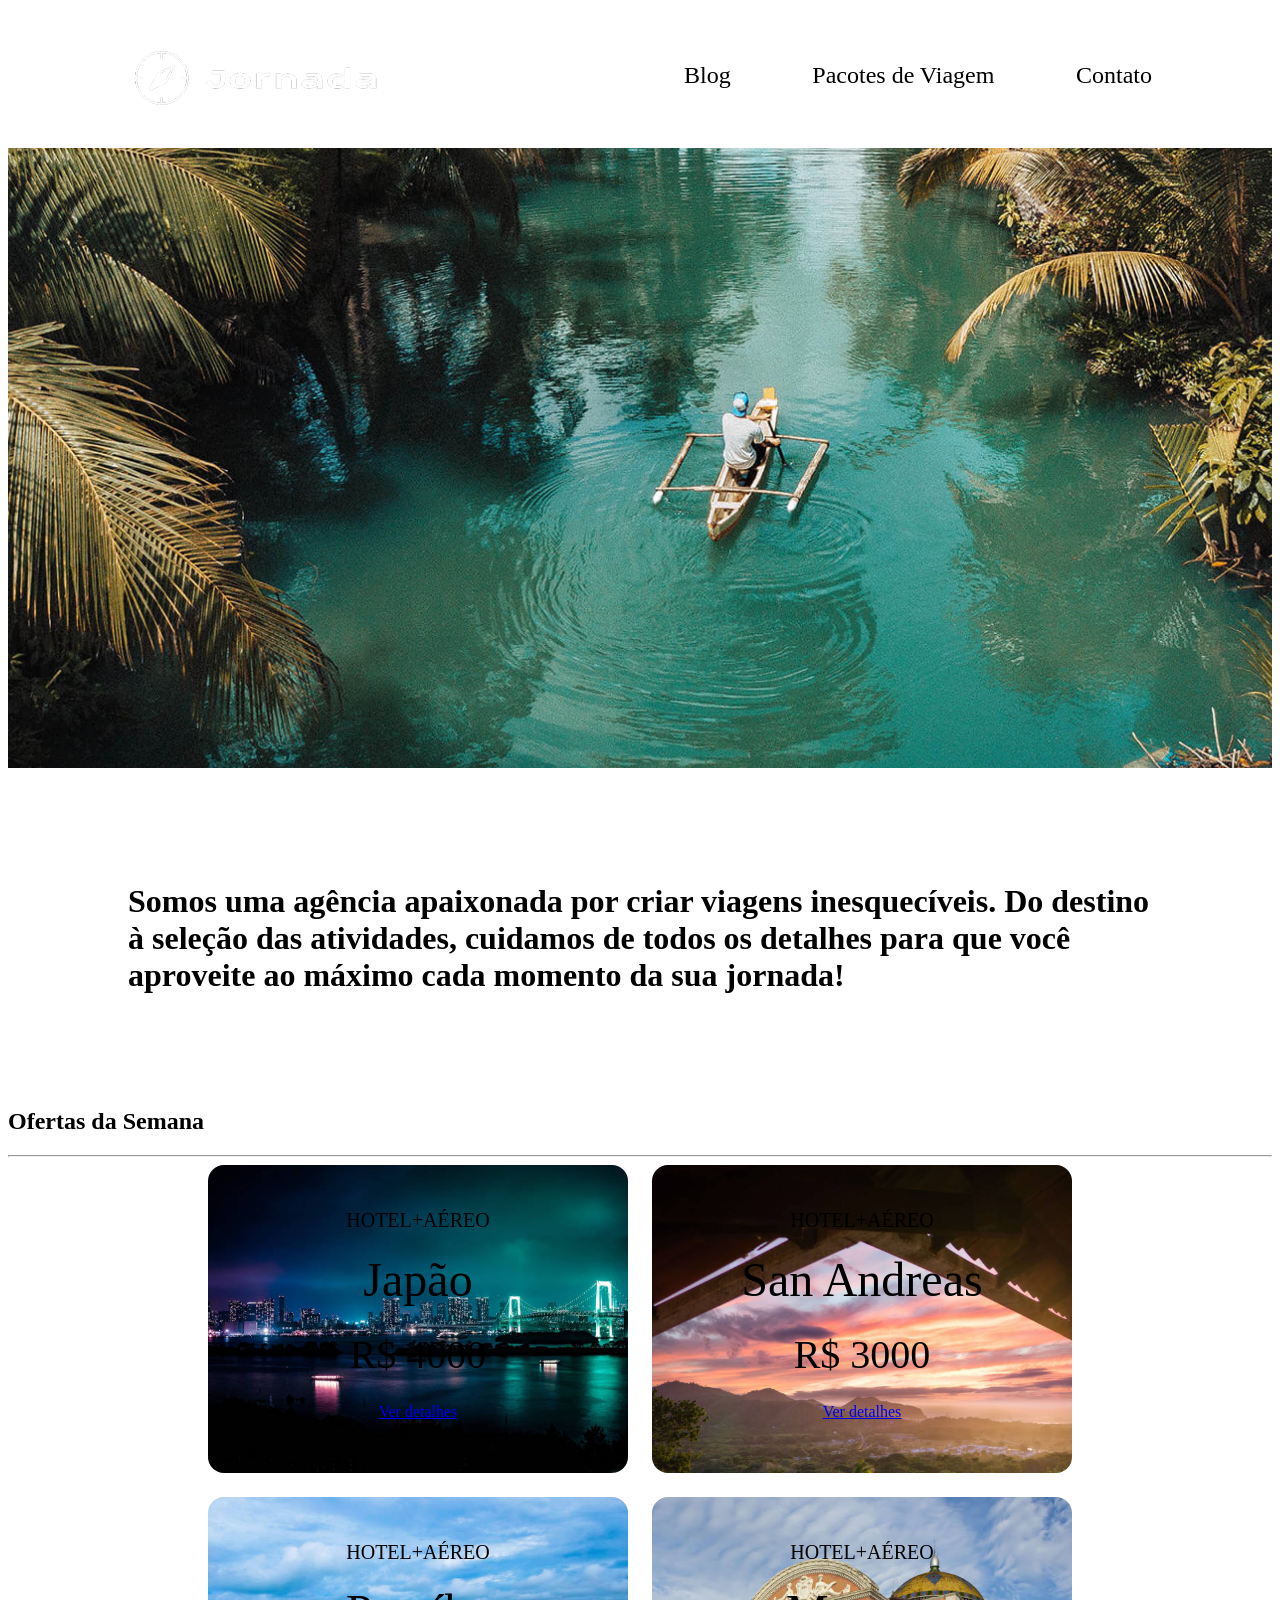
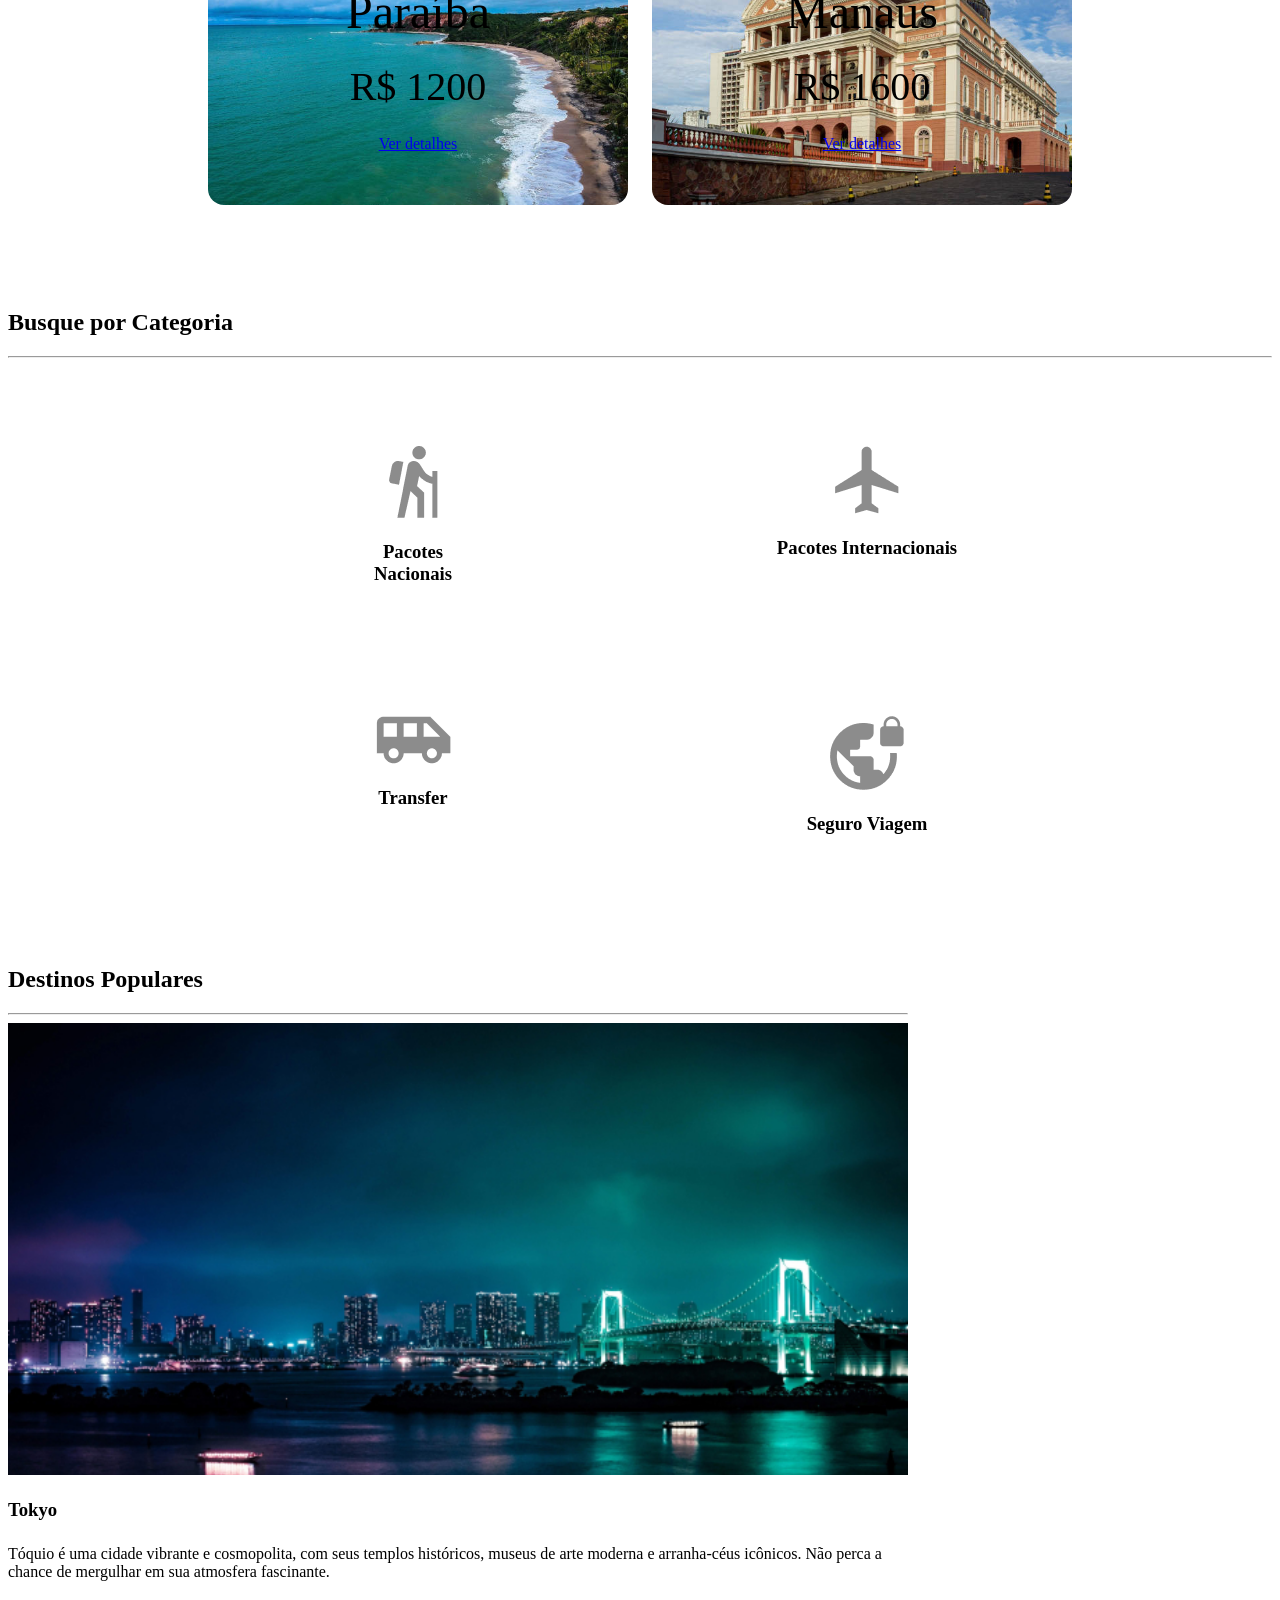
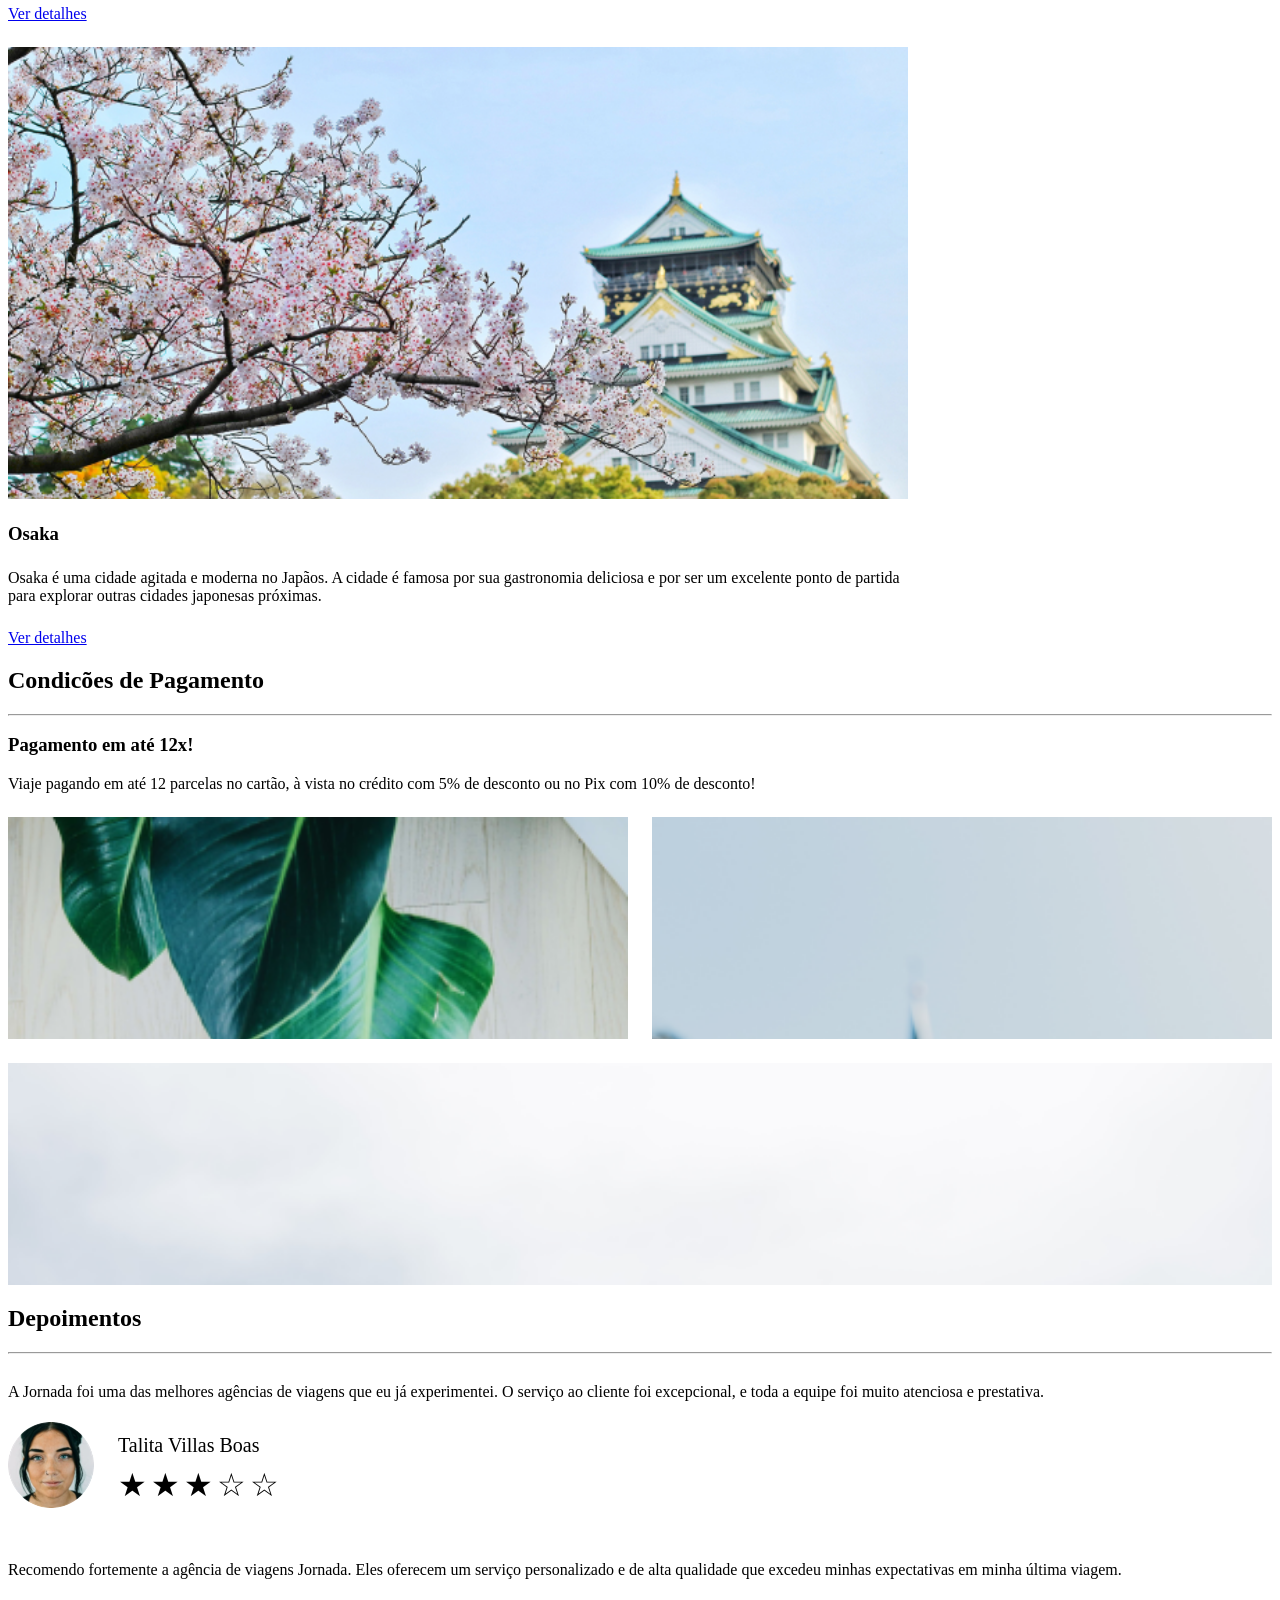
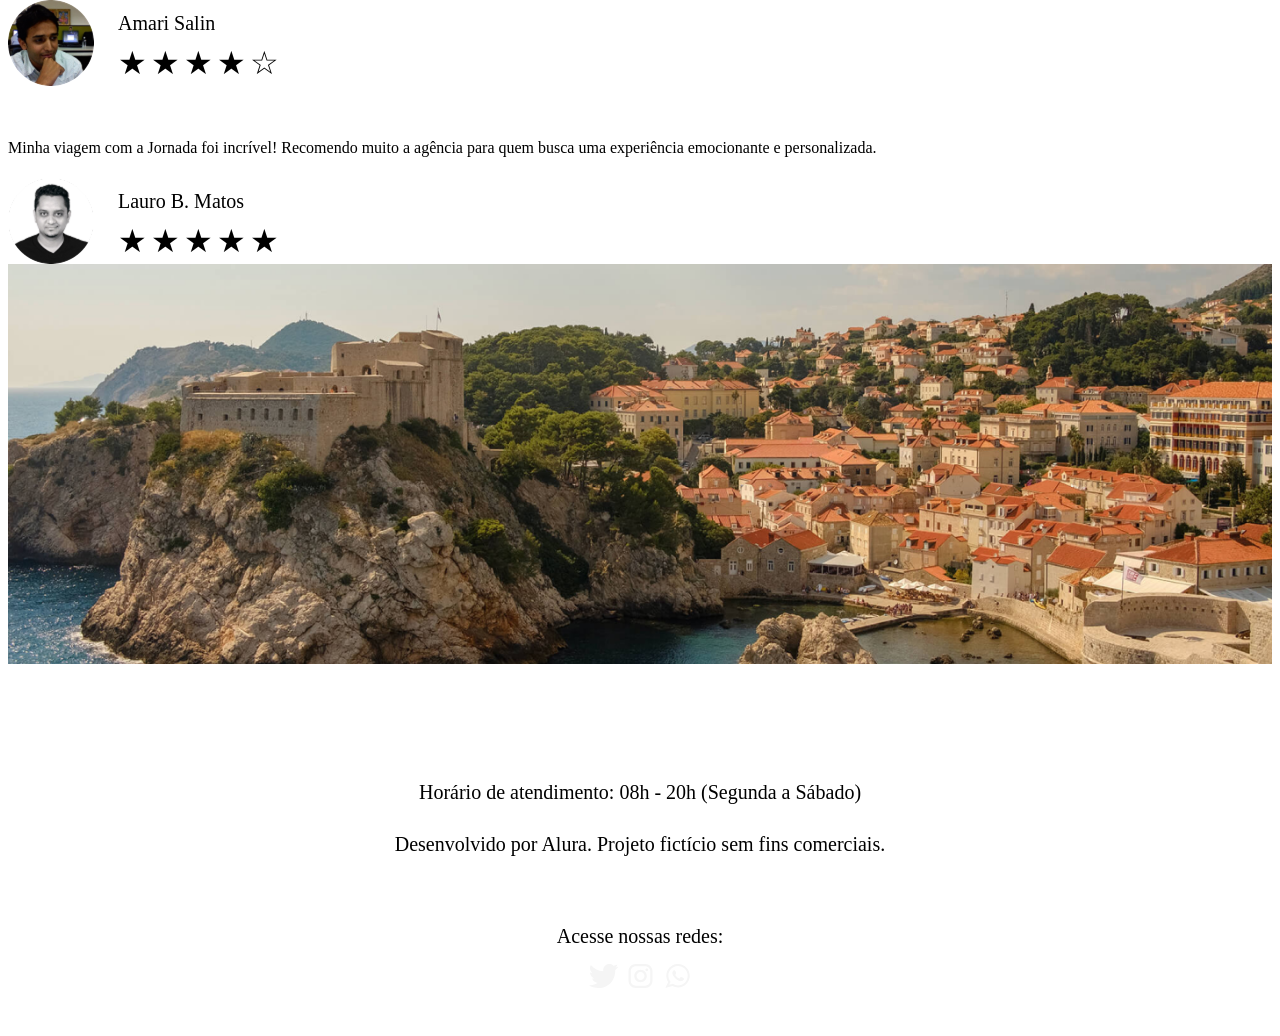
==== commit b889f38a: "Adicionado bottom-gero + melhoria de acessibilidade" ====
--- a/index.html
+++ b/index.html
@@ -179,7 +179,7 @@
         <article class="item tokyo">
           <header>
             <div class="img-item"></div>
-            <h4 class="content-title">Tokyo</h4>
+            <h3 class="content-title">Tokyo</h3>
           </header>
           <p class="content-text">
             Tóquio é uma cidade vibrante e cosmopolita, com seus templos
@@ -200,7 +200,7 @@
         <article class="item osaka">
           <header>
             <div class="img-item"></div>
-            <h4 class="content-title">Osaka</h4>
+            <h3 class="content-title">Osaka</h3>
           </header>
           <p class="content-text">
             Osaka é uma cidade agitada e moderna no Japãos. A cidade é famosa
@@ -262,7 +262,7 @@
               alt="imagem de perfil da cliente Talita Villas Boas"
             />
             <div class="profile-content">
-              <h4>Talita Villas Boas</h4>
+              <h3>Talita Villas Boas</h3>
               <div class="rating">
                 <span class="star">&#9733;</span>
                 <span class="star">&#9733;</span>
@@ -288,7 +288,7 @@
               alt="imagem de perfil da cliente Amari Salin"
             />
             <div class="profile-content">
-              <h4>Amari Salin</h4>
+              <h3>Amari Salin</h3>
               <div class="rating">
                 <span class="star">&#9733;</span>
                 <span class="star">&#9733;</span>
@@ -313,7 +313,7 @@
               alt="imagem de perfil da cliente Lauro B. Matos"
             />
             <div class="profile-content">
-              <h4>Lauro B. Matos</h4>
+              <h3>Lauro B. Matos</h3>
               <div class="rating">
                 <span class="star">&#9733;</span>
                 <span class="star">&#9733;</span>
@@ -326,5 +326,42 @@
         </article>
       </div>
     </section>
+
+    <section class="bottom-hero">
+      <div class="hero-img"></div>
+    </section>
+    <footer class="main-footer">
+      <div class="footer-content">
+        <img
+          src="assets/img/logo-footer.png"
+          alt="logo completo Jornada Viagens"
+        />
+        <p>Horário de atendimento: 08h - 20h (Segunda a Sábado)</p>
+        <p>Desenvolvido por Alura. Projeto fictício sem fins comerciais.</p>
+      </div>
+      <div class="footer-social">
+        <p>Acesse nossas redes:</p>
+        <a href="#" target="_blank" title="Acesse o Twitter do Jornada Viagens"
+          ><img
+            src="assets/img/icone-twitter.svg"
+            alt="icone do Twitter na cor branca"
+        /></a>
+
+        <a
+          href="#"
+          target="_blank"
+          title="Acesse o Instagram do Jornada Viagens"
+          ><img
+            src="assets/img/icone-instagram.svg"
+            alt="icone do Instagram na cor branca"
+        /></a>
+
+        <a href="#" target="_blank" title="Entre em contato através do whatsapp"
+          ><img
+            src="assets/img/icone-whatsapp.svg"
+            alt="icone do whatsapp na cor branca"
+        /></a>
+      </div>
+    </footer>
   </body>
 </html>
--- a/assets/css/style.css
+++ b/assets/css/style.css
@@ -6,3 +6,4 @@
 @import url(destinations.css);
 @import url(payments.css);
 @import url(testimonials.css);
+@import url(footer.css);
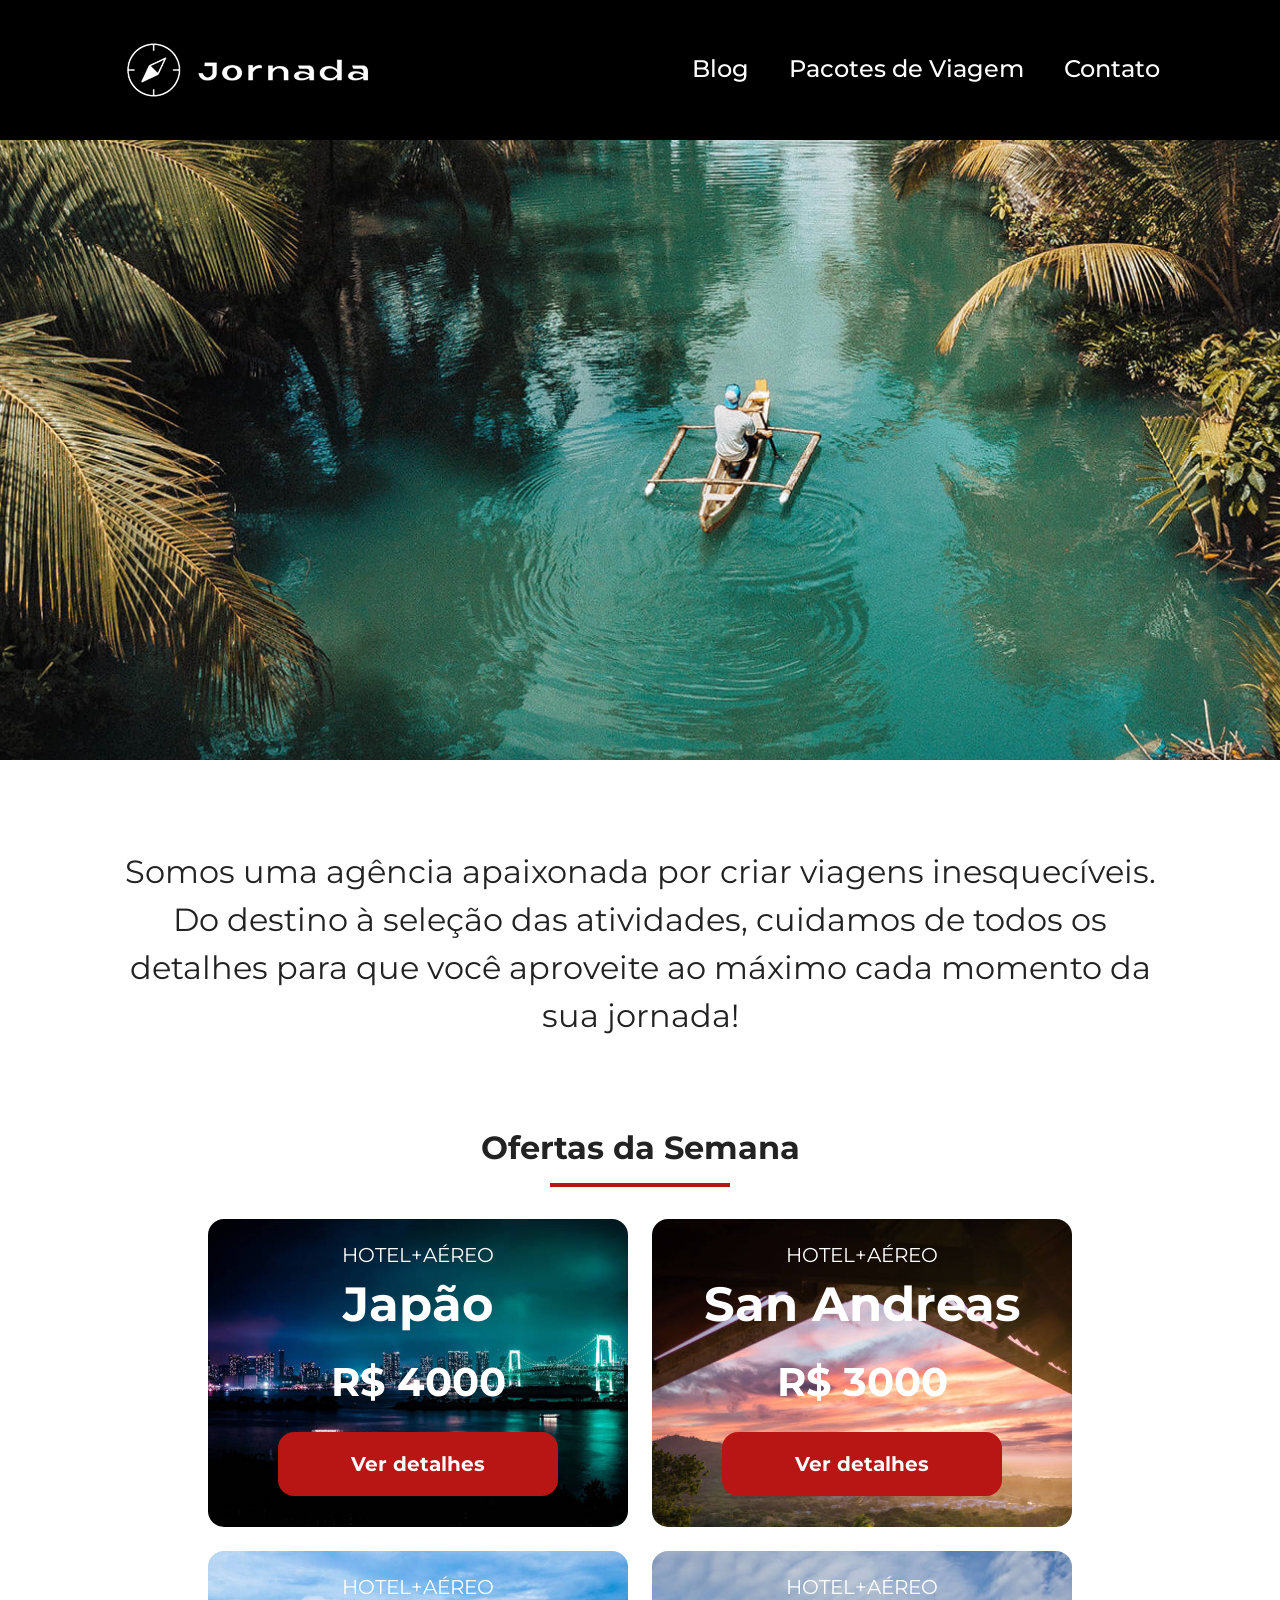
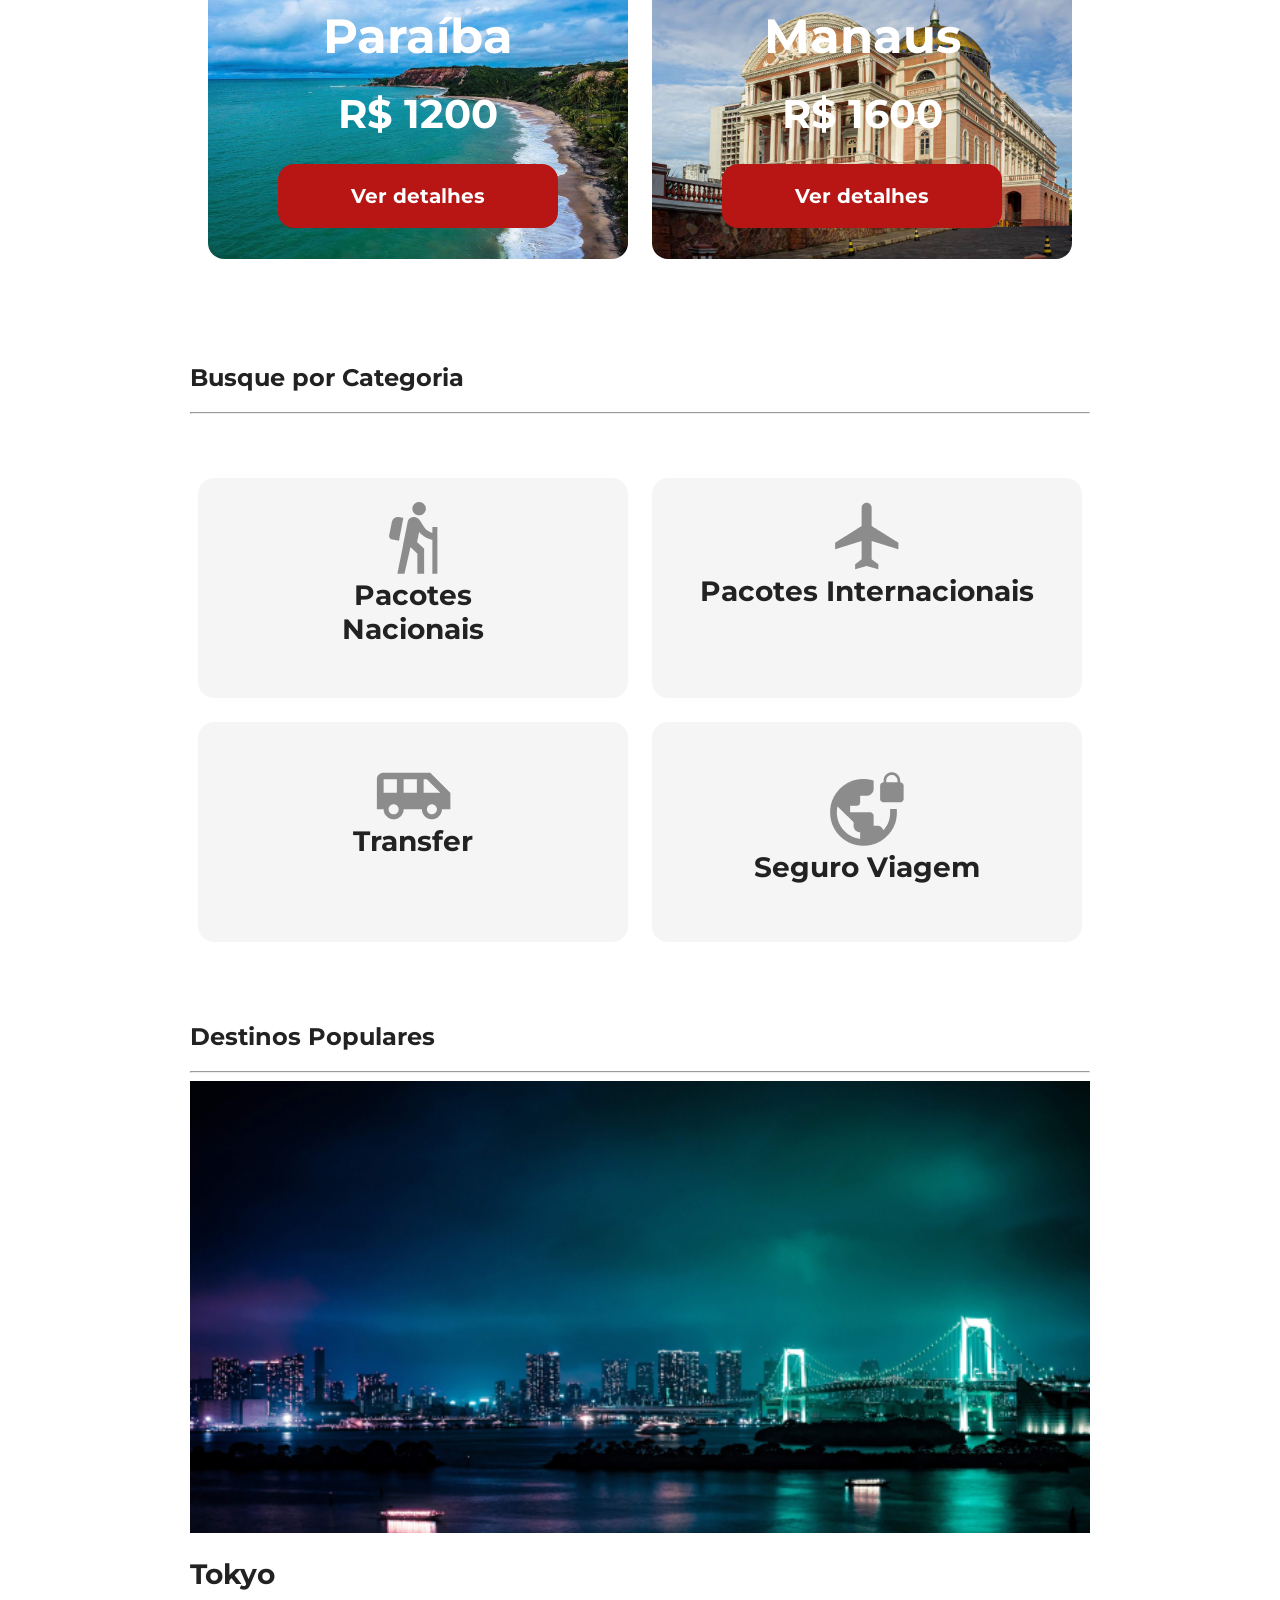
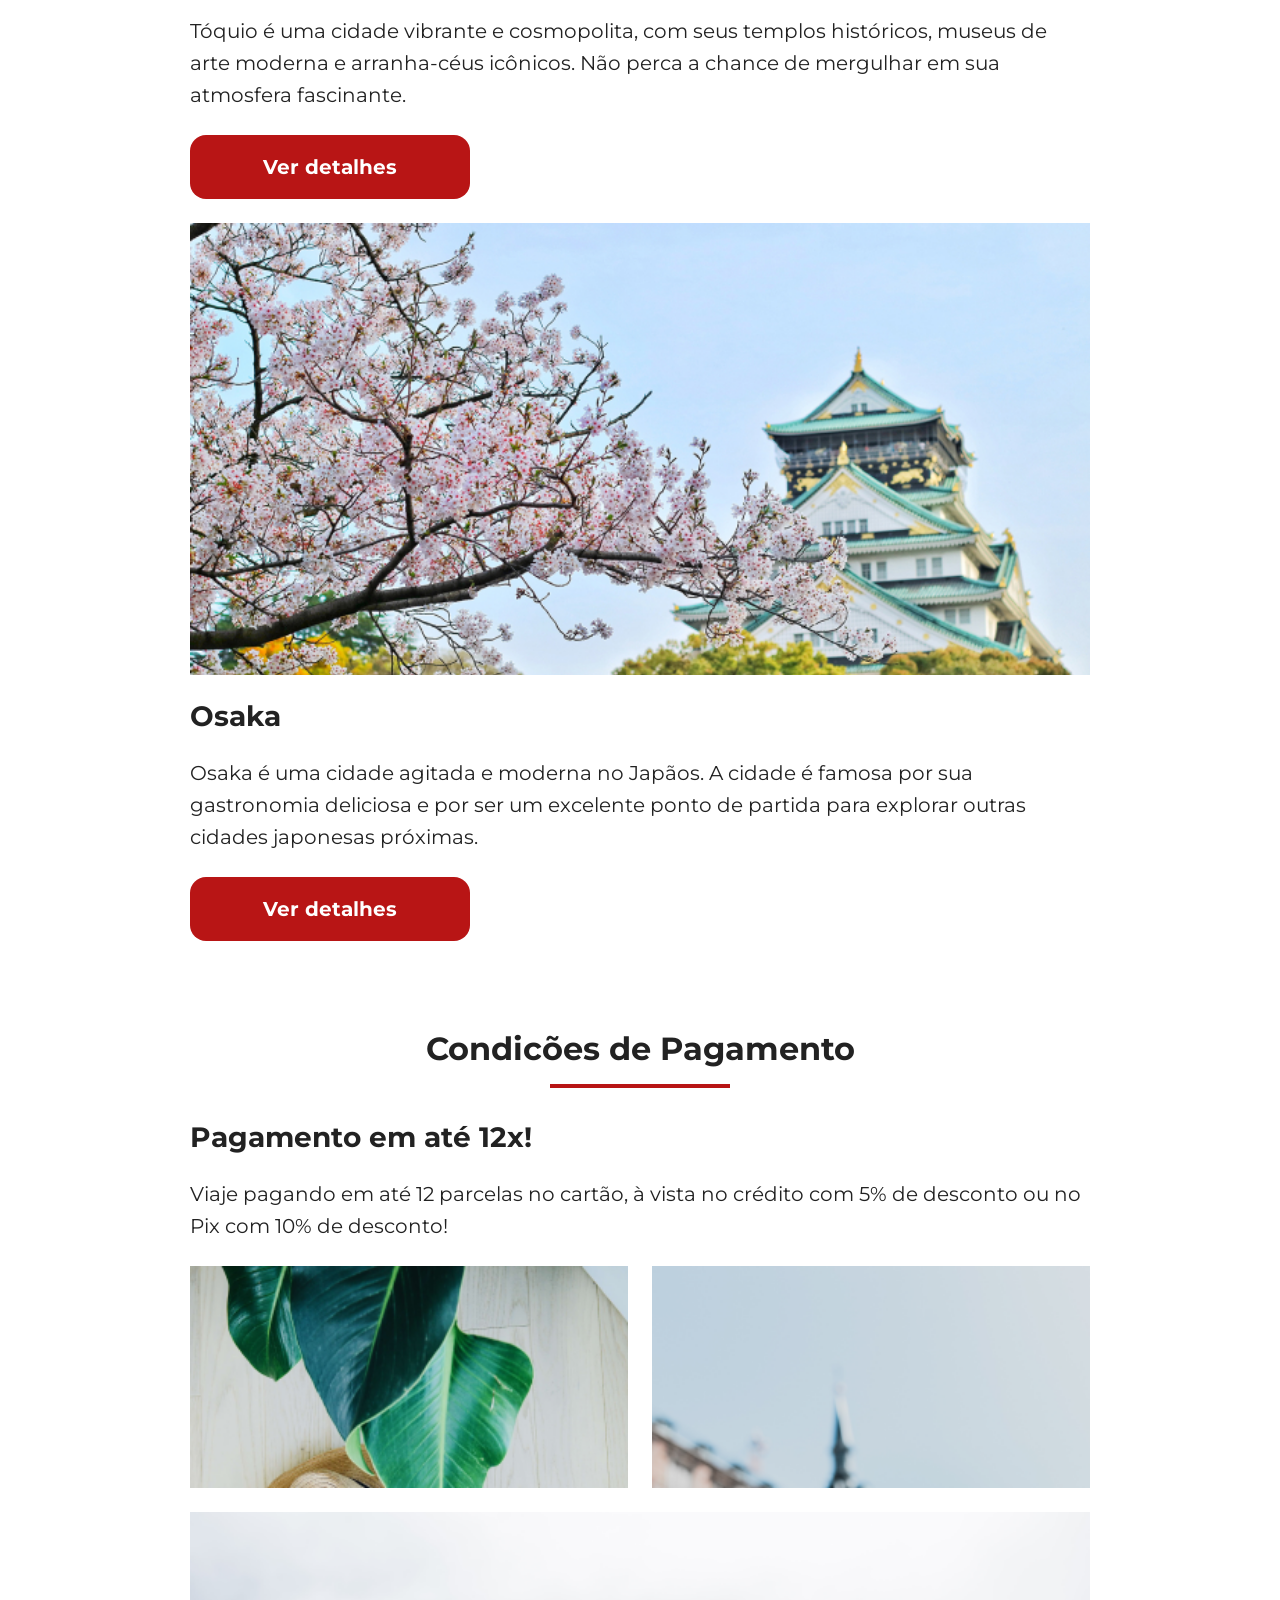
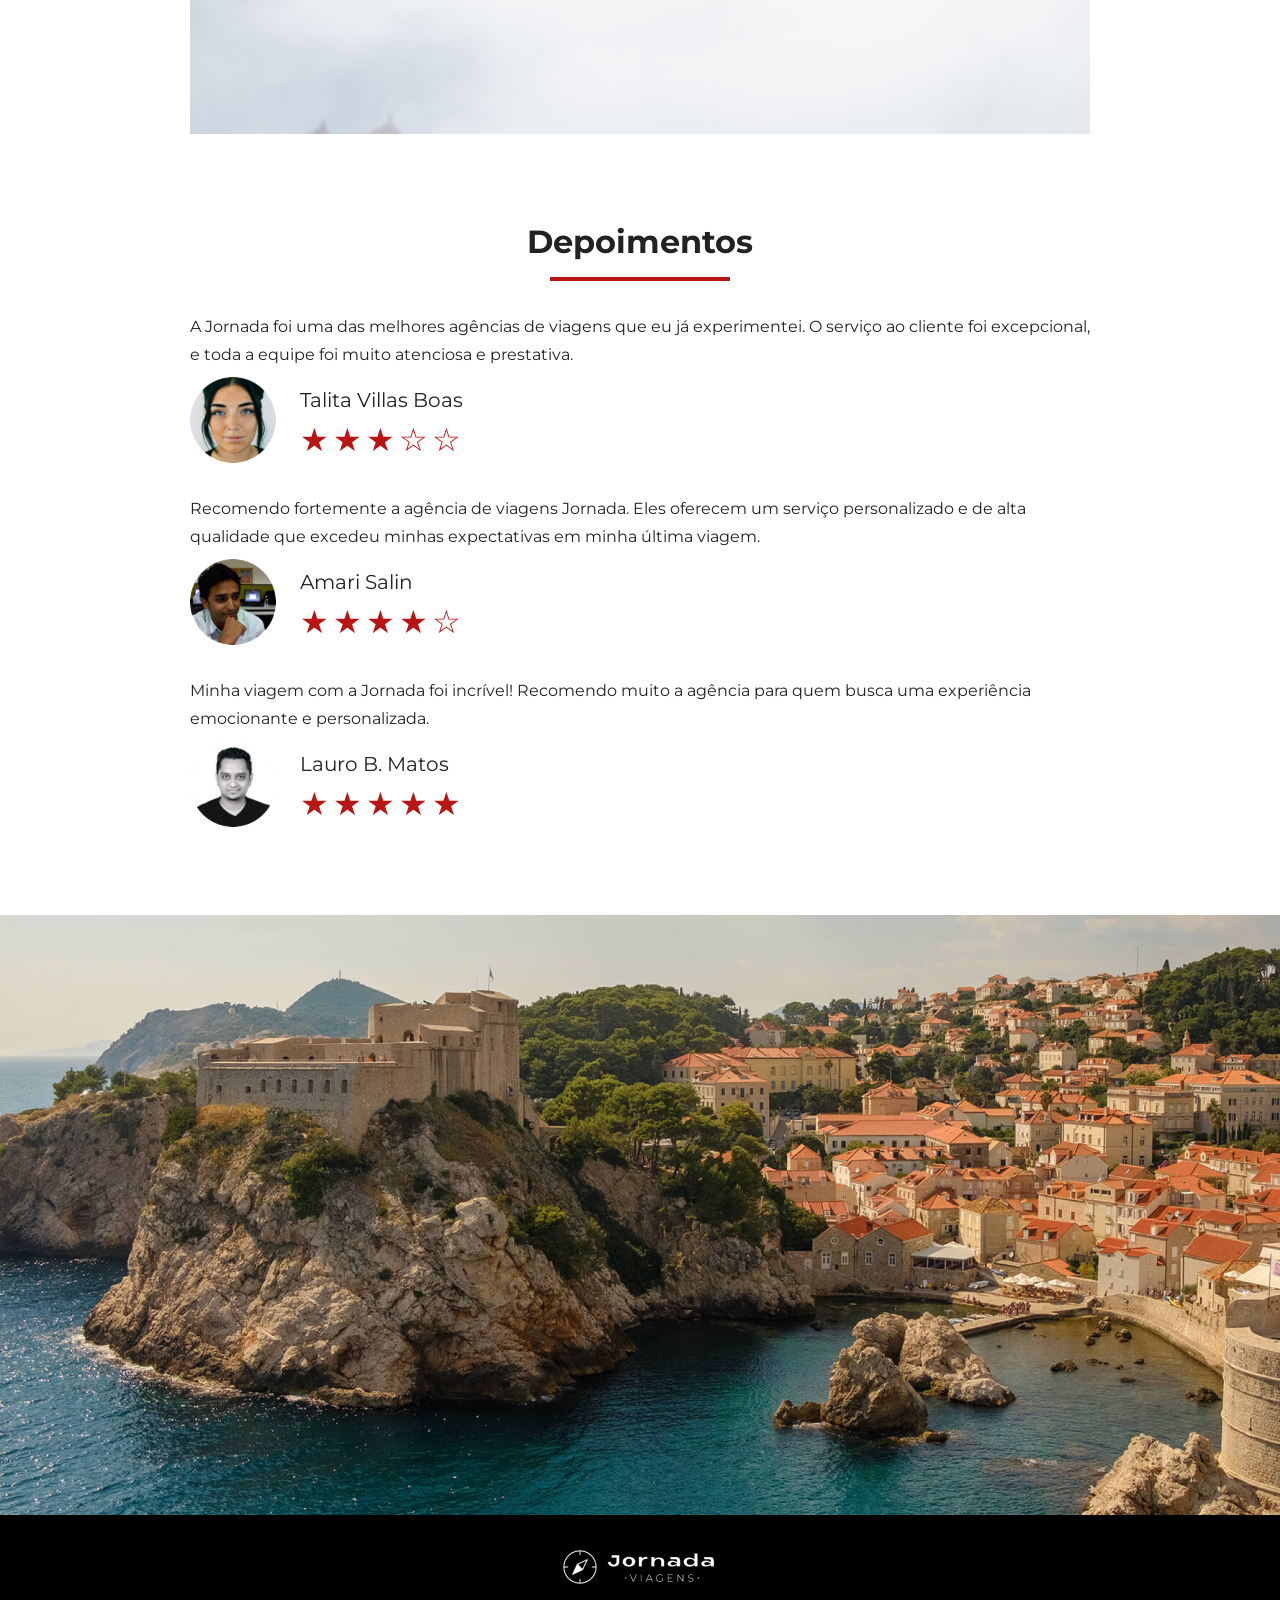
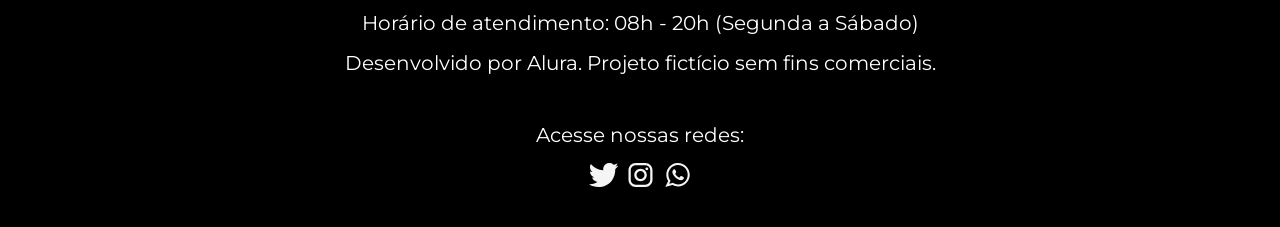
==== commit cdaecde8: "Merge pull request #14 from tiagotardelli/feat/pacote-de-viagem Adicionado css pacotes-de-vaigem e c" ====
--- a/index.html
+++ b/index.html
@@ -3,10 +3,30 @@
   <head>
     <meta charset="UTF-8" />
     <meta name="viewport" content="width=device-width, initial-scale=1.0" />
-
+    <meta
+      name="description"
+      content="Jornada Viagens, uma agência apaixonada por criar viagens inesquecíveis"
+    />
+
+    <meta name="og:title" content="Jornada Viagens" />
+    <meta
+      name="og:description"
+      content="Joranda Viagens, uma agência apaixonada por criar viagens incríveis"
+    />
+    <meta
+      name="og:image"
+      content="https://tiagotardelli.github.io/jornada-viagens/assets/img/logo-footer.png"
+    />
+    <meta name="og:type" content="website" />
+    <meta
+      name="og:url"
+      content="https://tiagotardelli.github.io/jornada-viagens"
+    />
+
+    <link rel="icon" href="favico.svg" type="xml/svg" />
     <link rel="stylesheet" href="./assets/css/style.css" />
 
-    <title>Document</title>
+    <title>Jornada de Viagens</title>
   </head>
   <body>
     <header class="main-header">
@@ -29,13 +49,13 @@
         <input type="checkbox" id="menu" hidden />
         <nav>
           <ul class="list-links">
-            <li><a href="blog.html" title="Acessar Blog">Blog</a></li>
+            <li><a href="#" title="Acessar Blog">Blog</a></li>
             <li>
-              <a href="pacotes.html" title="Acessar Pacotes de Viagem"
+              <a href="pacotes-de-viagem.html" title="Acessar Pacotes de Viagem"
                 >Pacotes de Viagem</a
               >
             </li>
-            <li><a href="contato.html" title="Acessar Contato">Contato</a></li>
+            <li><a href="#" title="Acessar Contato">Contato</a></li>
           </ul>
         </nav>
       </div>
